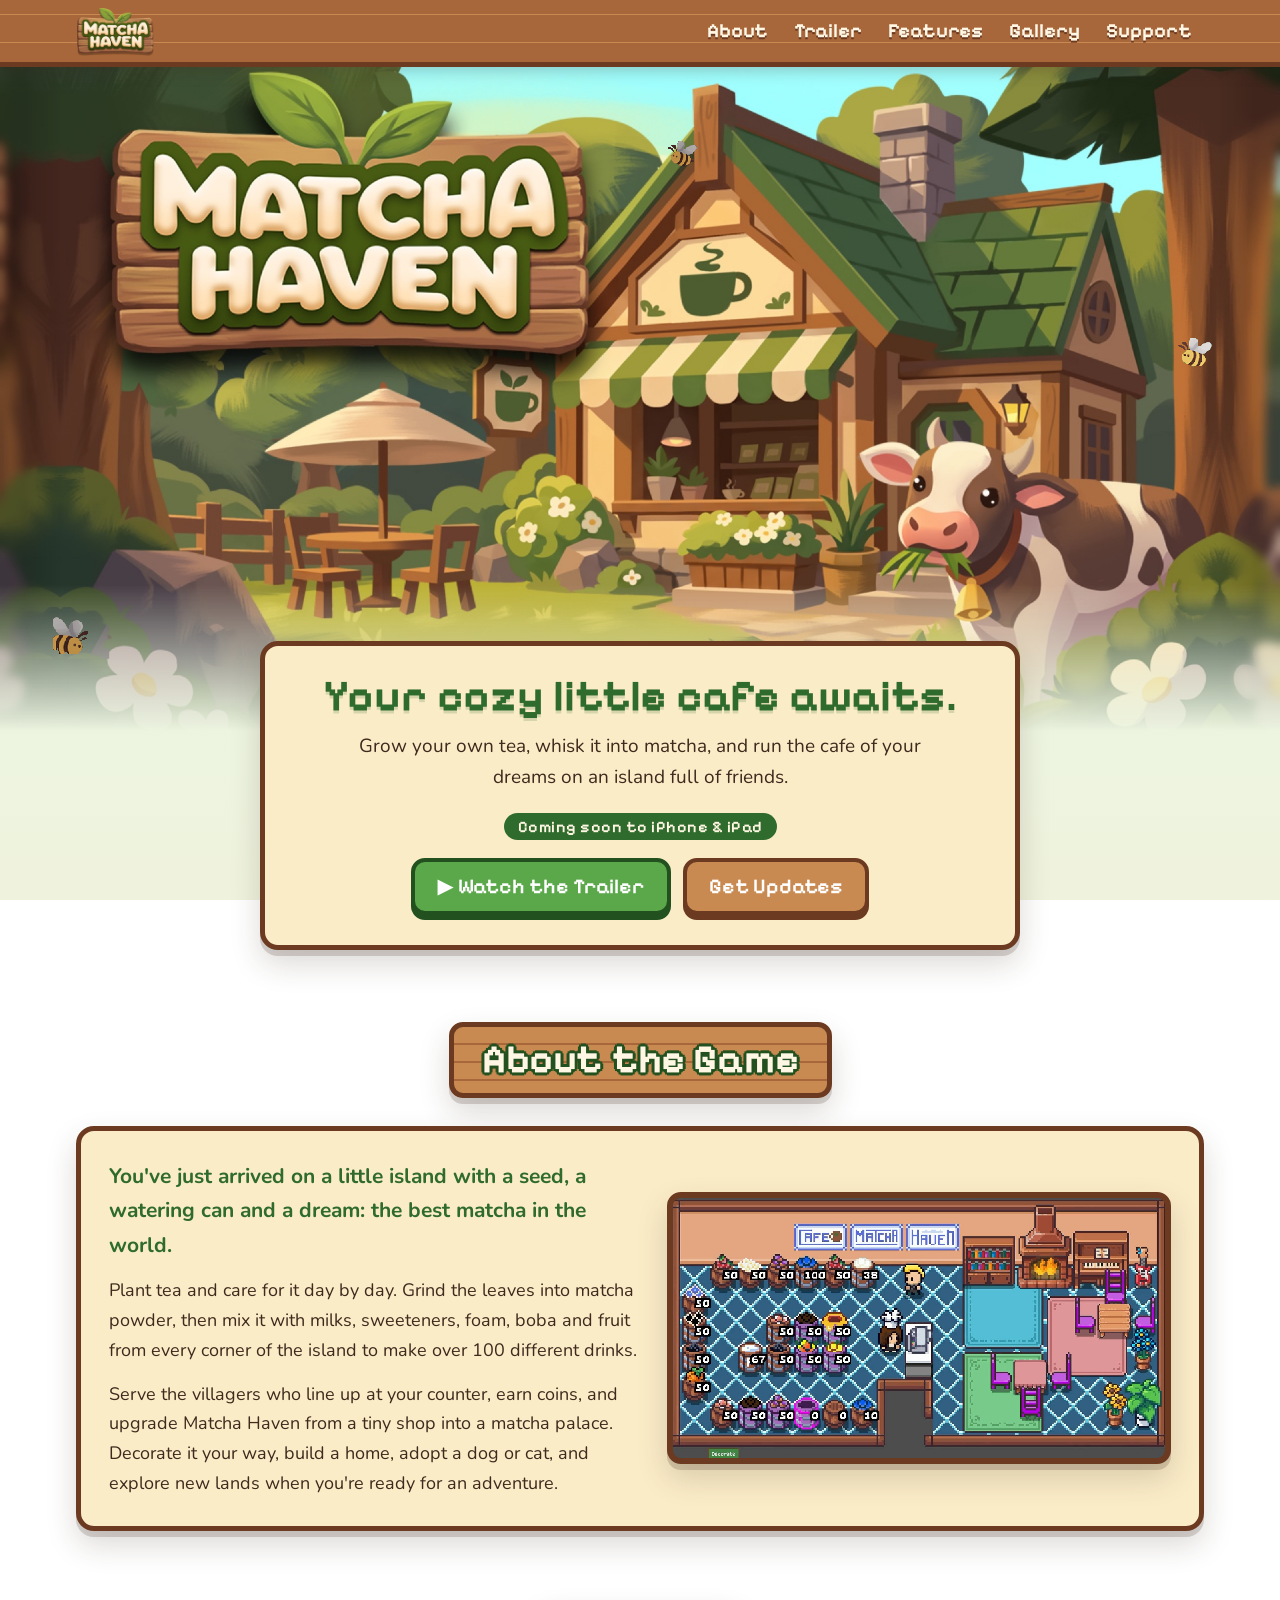
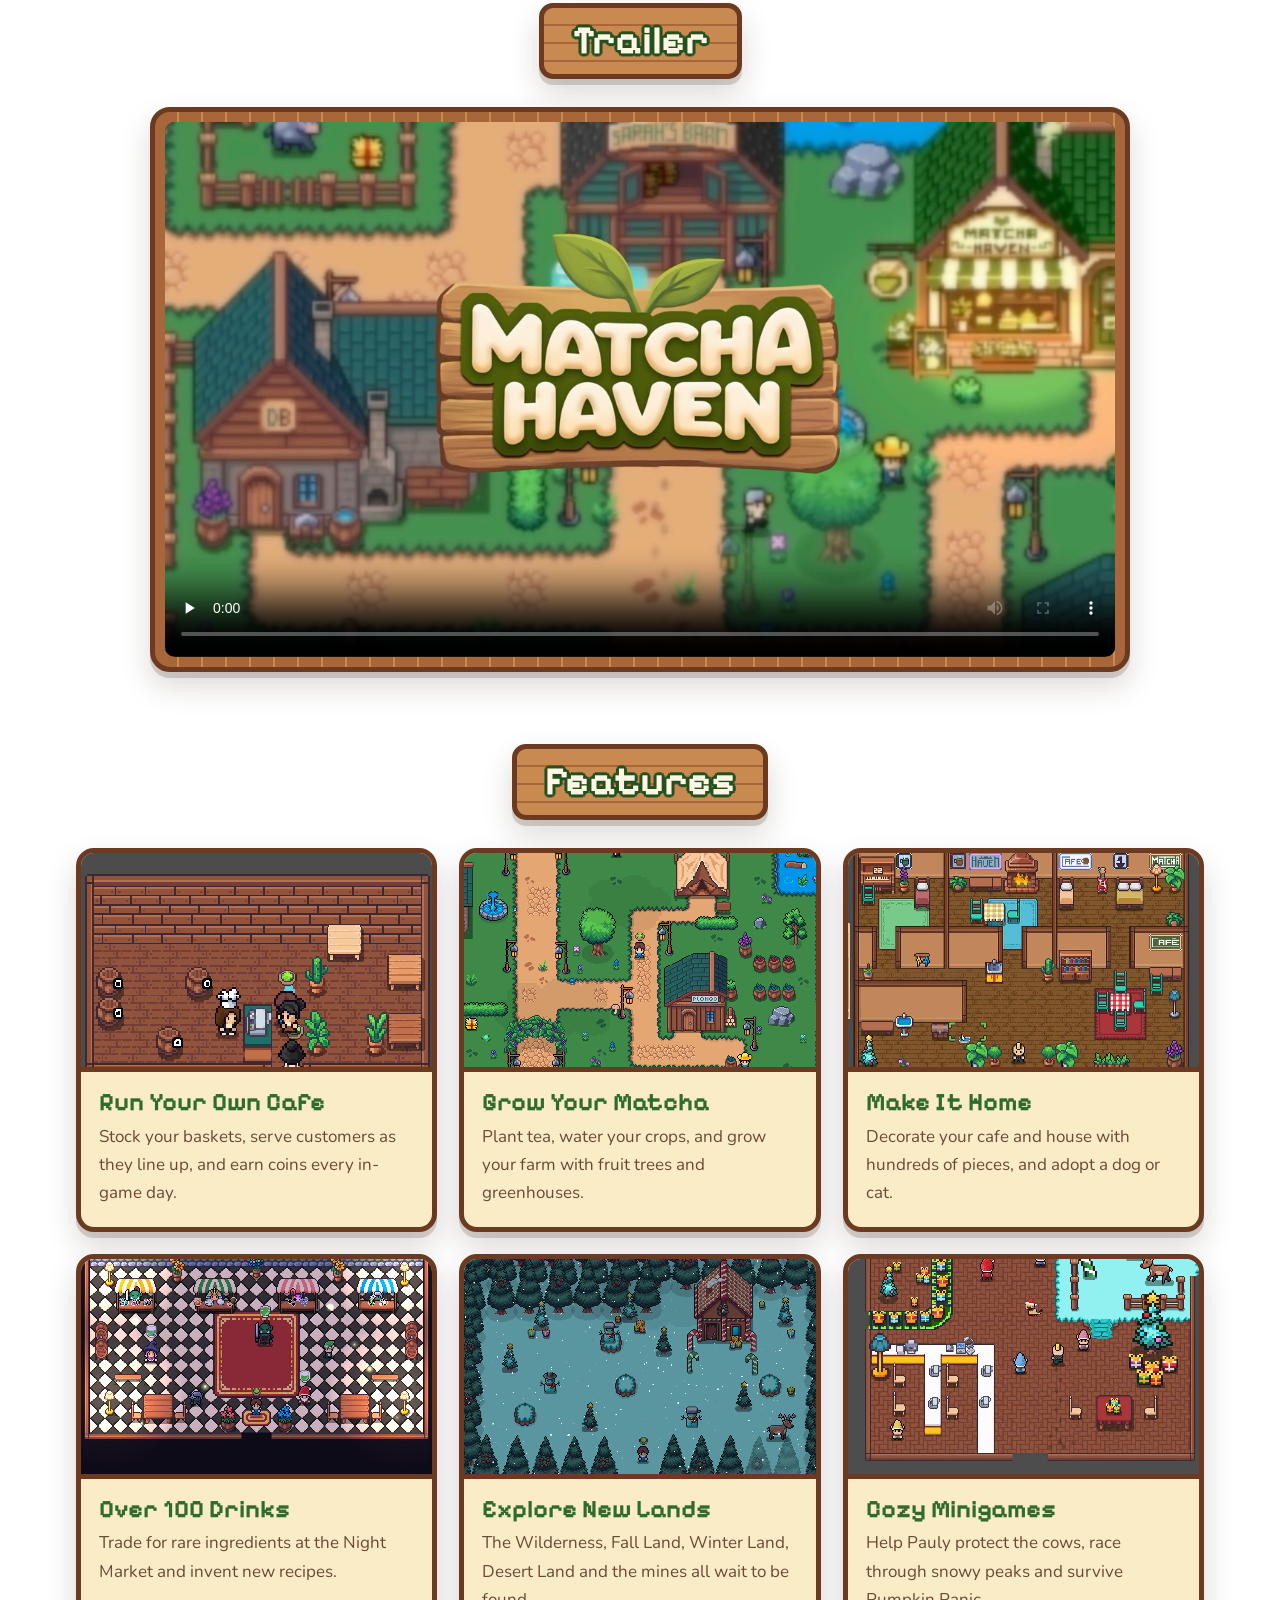
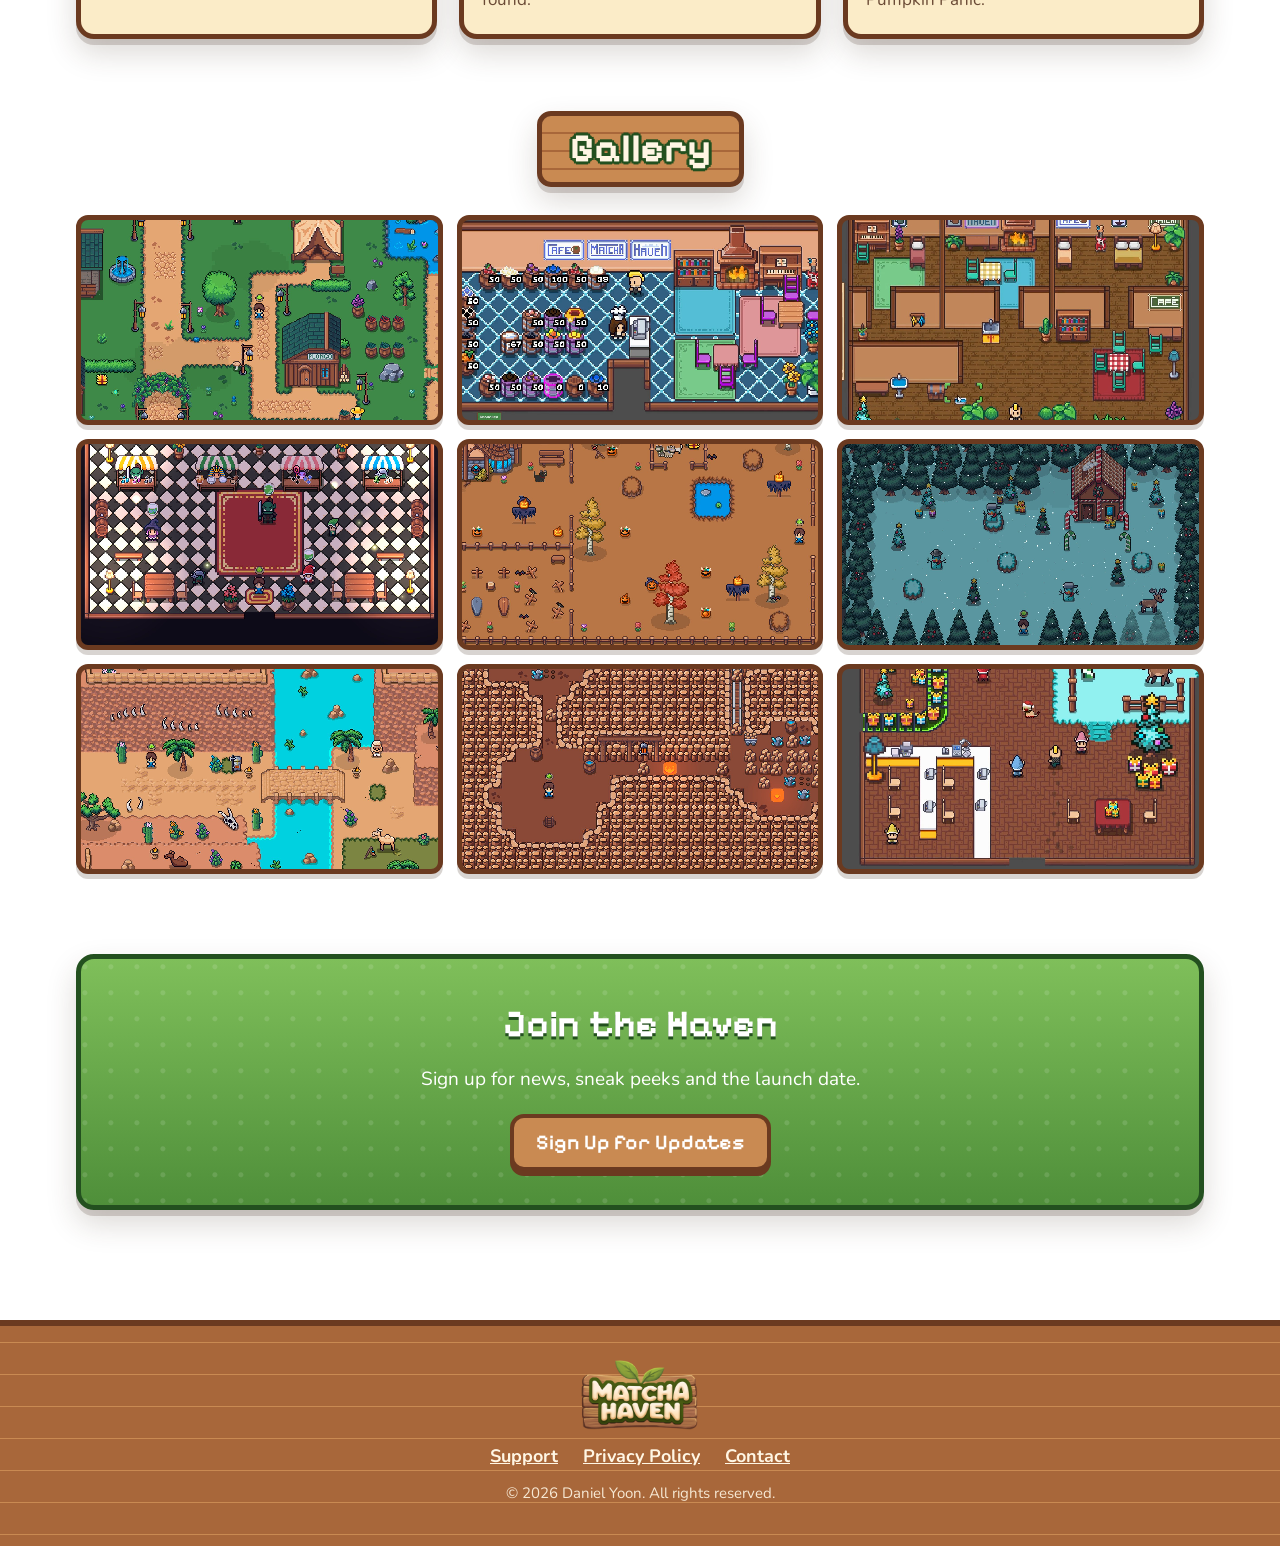
==== index.html @ aeab805c "New game website: title art banner, trailer, features, gallery, matching privacy and support pages C" ====
<!doctype html>
<html lang="en">
<head>
<meta charset="utf-8">
<meta name="viewport" content="width=device-width, initial-scale=1">
<title>Matcha Haven</title>
<meta name="description" content="Matcha Haven is a cozy farming and cafe game. Grow tea, whisk matcha, serve customers and turn a tiny shop into a matcha palace. Coming to iPhone and iPad.">
<meta property="og:title" content="Matcha Haven">
<meta property="og:description" content="Grow tea, whisk matcha and run your own cozy cafe on a little island.">
<meta property="og:image" content="https://help.matchahavengame.com/img/hero.jpg">
<meta name="theme-color" content="#a8673a">
<link rel="icon" href="img/icon.png">
<link rel="apple-touch-icon" href="img/icon.png">
<link rel="preconnect" href="https://fonts.googleapis.com">
<link rel="preconnect" href="https://fonts.gstatic.com" crossorigin>
<link href="https://fonts.googleapis.com/css2?family=Nunito:wght@400;700;800&family=Pixelify+Sans:wght@500;600;700&display=swap" rel="stylesheet">
<link rel="stylesheet" href="style.css">
</head>
<body>

<header class="topbar">
  <nav aria-label="Main">
    <a class="home" href="index.html"><img src="img/logo.png" alt="Matcha Haven"></a>
    <button class="menu-button" type="button" aria-expanded="false" aria-controls="links">Menu</button>
    <div class="links" id="links">
      <a class="link" href="index.html#about">About</a>
      <a class="link" href="index.html#trailer">Trailer</a>
      <a class="link" href="index.html#features">Features</a>
      <a class="link" href="index.html#gallery">Gallery</a>
      <a class="link" href="support.html">Support</a>
    </div>
  </nav>
</header>

<div class="hero">
  <img class="hero-art" src="img/hero.jpg" alt="Matcha Haven: a cozy matcha cafe in the woods, with a friendly cow out front">
  <img class="bee b1" src="img/bee1.png" alt="">
  <img class="bee b2" src="img/bee2.png" alt="">
  <img class="bee b3" src="img/bee3.png" alt="">
  <div class="hero-card">
    <h1 class="tagline">Your cozy little cafe awaits.</h1>
    <p>Grow your own tea, whisk it into matcha, and run the cafe of your dreams on an island full of friends.</p>
    <div class="platforms">Coming soon to iPhone &amp; iPad</div>
    <div class="buttons">
      <a class="btn" href="#trailer">&#9654; Watch the Trailer</a>
      <a class="btn wood" href="https://matchahavengame.com">Get Updates</a>
    </div>
  </div>
</div>

<main>

  <section id="about">
    <h2 class="sign">About the Game</h2>
    <div class="about parchment">
      <div>
        <p class="lead">You've just arrived on a little island with a seed, a watering can and a dream: the best matcha in the world.</p>
        <p>Plant tea and care for it day by day. Grind the leaves into matcha powder, then mix it with milks, sweeteners, foam, boba and fruit from every corner of the island to make over 100 different drinks.</p>
        <p>Serve the villagers who line up at your counter, earn coins, and upgrade Matcha Haven from a tiny shop into a matcha palace. Decorate it your way, build a home, adopt a dog or cat, and explore new lands when you're ready for an adventure.</p>
      </div>
      <div class="framed"><img src="img/gallery/cafe.jpg" alt="A decorated Matcha Haven cafe full of baskets and tables" loading="lazy"></div>
    </div>
  </section>

  <section id="trailer">
    <h2 class="sign">Trailer</h2>
    <div class="trailer-frame">
      <video controls preload="none" playsinline poster="img/trailer-poster.jpg">
        <source src="media/trailer.mp4" type="video/mp4">
        Your browser can't play this video. <a href="media/trailer.mp4">Download the trailer</a>.
      </video>
    </div>
  </section>

  <section id="features">
    <h2 class="sign">Features</h2>
    <div class="features">
      <article class="feature parchment">
        <img src="img/gallery/first-cafe.jpg" alt="Customers lining up at the counter" loading="lazy">
        <div class="body"><h3>Run Your Own Cafe</h3><p>Stock your baskets, serve customers as they line up, and earn coins every in-game day.</p></div>
      </article>
      <article class="feature parchment">
        <img src="img/gallery/village.jpg" alt="The village with paths, lanterns and shops" loading="lazy">
        <div class="body"><h3>Grow Your Matcha</h3><p>Plant tea, water your crops, and grow your farm with fruit trees and greenhouses.</p></div>
      </article>
      <article class="feature parchment">
        <img src="img/gallery/home.jpg" alt="A cozy furnished house" loading="lazy">
        <div class="body"><h3>Make It Home</h3><p>Decorate your cafe and house with hundreds of pieces, and adopt a dog or cat.</p></div>
      </article>
      <article class="feature parchment">
        <img src="img/gallery/night-market.jpg" alt="The Night Market with colorful stalls" loading="lazy">
        <div class="body"><h3>Over 100 Drinks</h3><p>Trade for rare ingredients at the Night Market and invent new recipes.</p></div>
      </article>
      <article class="feature parchment">
        <img src="img/gallery/winter.jpg" alt="Snowy Winter Land with a gingerbread house" loading="lazy">
        <div class="body"><h3>Explore New Lands</h3><p>The Wilderness, Fall Land, Winter Land, Desert Land and the mines all wait to be found.</p></div>
      </article>
      <article class="feature parchment">
        <img src="img/gallery/festival.jpg" alt="A festive winter cafe with villagers" loading="lazy">
        <div class="body"><h3>Cozy Minigames</h3><p>Help Pauly protect the cows, race through snowy peaks and survive Pumpkin Panic.</p></div>
      </article>
    </div>
  </section>

  <section id="gallery">
    <h2 class="sign">Gallery</h2>
    <div class="gallery">
      <button type="button" data-caption="The village"><img src="img/gallery/village.jpg" alt="The village" loading="lazy"></button>
      <button type="button" data-caption="Your cafe, all grown up"><img src="img/gallery/cafe.jpg" alt="Your cafe, all grown up" loading="lazy"></button>
      <button type="button" data-caption="A home of your own"><img src="img/gallery/home.jpg" alt="A home of your own" loading="lazy"></button>
      <button type="button" data-caption="The Night Market"><img src="img/gallery/night-market.jpg" alt="The Night Market" loading="lazy"></button>
      <button type="button" data-caption="Fall Land"><img src="img/gallery/fall.jpg" alt="Fall Land" loading="lazy"></button>
      <button type="button" data-caption="Winter Land"><img src="img/gallery/winter.jpg" alt="Winter Land" loading="lazy"></button>
      <button type="button" data-caption="Desert Land"><img src="img/gallery/desert.jpg" alt="Desert Land" loading="lazy"></button>
      <button type="button" data-caption="The mines"><img src="img/gallery/mine.jpg" alt="The mines" loading="lazy"></button>
      <button type="button" data-caption="A festive day in the village"><img src="img/gallery/festival.jpg" alt="A festive day in the village" loading="lazy"></button>
    </div>
  </section>

  <section class="band">
    <h2>Join the Haven</h2>
    <p>Sign up for news, sneak peeks and the launch date.</p>
    <a class="btn wood" href="https://matchahavengame.com">Sign Up for Updates</a>
  </section>

</main>

<dialog class="lightbox" aria-label="Screenshot">
  <img src="" alt="">
  <div class="controls">
    <button type="button" data-step="-1" aria-label="Previous screenshot">&#9664;</button>
    <span class="caption"></span>
    <button type="button" data-step="1" aria-label="Next screenshot">&#9654;</button>
    <button type="button" data-close aria-label="Close">&#10005;</button>
  </div>
</dialog>

<footer>
  <img src="img/logo.png" alt="Matcha Haven">
  <div>
    <a href="support.html">Support</a>
    <a href="privacy.html">Privacy Policy</a>
    <a href="https://matchahavengame.com">Contact</a>
  </div>
  <p>&copy; 2026 Daniel Yoon. All rights reserved.</p>
</footer>

<script src="site.js"></script>
</body>
</html>
---- style.css ----
/* Matcha Haven: website styles */

:root {
  --sky-top: #bfe6f2;
  --sky-low: #e9f6e4;
  --meadow: #7fbf5a;
  --meadow-dark: #4f8f3a;
  --leaf: #2f6b2c;
  --leaf-dark: #23501f;
  --cream: #fff6e4;
  --parchment: #fbecc8;
  --parchment-edge: #e7c98e;
  --wood: #a8673a;
  --wood-light: #c98a52;
  --wood-dark: #6b3a20;
  --ink: #3f2a1d;
  --ink-soft: #6a4a35;
  --link: #2f6b2c;
  --shadow: 0 6px 0 rgba(63, 42, 29, 0.18), 0 14px 30px rgba(63, 42, 29, 0.18);
  --radius: 18px;
}

* { box-sizing: border-box; }

html { scroll-behavior: smooth; }

body {
  margin: 0;
  color: var(--ink);
  font: 18px/1.65 "Nunito", -apple-system, BlinkMacSystemFont, "Segoe UI", sans-serif;
  background:
    linear-gradient(180deg, var(--sky-top) 0, var(--sky-low) 520px, #f4f0d8 1200px, #efe6c8 100%);
  background-attachment: fixed;
  min-height: 100vh;
  overflow-x: hidden;
}

img { max-width: 100%; display: block; }

a { color: var(--link); font-weight: 700; }

.pixel, h1, h2, h3 { font-family: "Pixelify Sans", system-ui, sans-serif; }

/* ---------- top bar ---------- */

.topbar {
  position: sticky;
  top: 0;
  z-index: 50;
  background:
    repeating-linear-gradient(180deg, var(--wood) 0 14px, var(--wood-light) 14px 15px, var(--wood) 15px 28px);
  border-bottom: 5px solid var(--wood-dark);
  box-shadow: 0 4px 14px rgba(63, 42, 29, 0.25);
}

.topbar nav {
  max-width: 1160px;
  margin: 0 auto;
  padding: 8px 16px;
  display: flex;
  align-items: center;
  gap: 6px;
}

.topbar .home { margin-right: auto; display: flex; align-items: center; }
.topbar .home img { height: 46px; width: auto; filter: drop-shadow(0 2px 0 rgba(0,0,0,.25)); }

.topbar a.link {
  color: var(--cream);
  text-decoration: none;
  font-family: "Pixelify Sans", system-ui, sans-serif;
  font-size: 20px;
  padding: 6px 12px;
  border-radius: 10px;
  text-shadow: 0 2px 0 var(--wood-dark);
}

.topbar a.link:hover, .topbar a.link:focus-visible { background: rgba(255, 246, 228, 0.18); }

.menu-button {
  display: none;
  background: var(--cream);
  color: var(--wood-dark);
  border: 3px solid var(--wood-dark);
  border-radius: 10px;
  font: 600 18px "Pixelify Sans", system-ui, sans-serif;
  padding: 4px 12px;
  cursor: pointer;
}

/* ---------- hero ---------- */

.hero {
  position: relative;
  max-width: 1400px;
  margin: 0 auto;
}

.hero-art {
  width: 100%;
  aspect-ratio: 1360 / 706;
  object-fit: cover;
  -webkit-mask-image: linear-gradient(180deg, #000 78%, transparent 100%);
          mask-image: linear-gradient(180deg, #000 78%, transparent 100%);
}

.hero-card {
  position: relative;
  max-width: 760px;
  margin: -90px auto 0;
  padding: 26px 30px 30px;
  text-align: center;
  background: var(--parchment);
  border: 5px solid var(--wood-dark);
  border-radius: var(--radius);
  box-shadow: var(--shadow);
}

.tagline {
  font-family: "Pixelify Sans", system-ui, sans-serif;
  font-size: clamp(30px, 5vw, 44px);
  line-height: 1.1;
  margin: 0 0 10px;
  color: var(--leaf);
  text-shadow: 0 3px 0 rgba(47, 107, 44, 0.18);
}

.hero-card p { margin: 0 auto 18px; max-width: 600px; font-size: 19px; }

.platforms {
  display: inline-block;
  margin-bottom: 18px;
  padding: 4px 14px;
  border-radius: 999px;
  background: var(--leaf);
  color: var(--cream);
  font: 600 16px "Pixelify Sans", system-ui, sans-serif;
  letter-spacing: 0.5px;
}

.buttons { display: flex; flex-wrap: wrap; gap: 12px; justify-content: center; }

.btn {
  display: inline-flex;
  align-items: center;
  gap: 8px;
  padding: 12px 22px;
  font: 600 21px "Pixelify Sans", system-ui, sans-serif;
  text-decoration: none;
  border-radius: 14px;
  border: 4px solid var(--leaf-dark);
  background: #5aa84a;
  color: #fff;
  box-shadow: 0 5px 0 var(--leaf-dark);
  transition: transform .08s ease, box-shadow .08s ease;
}

.btn:hover { transform: translateY(-2px); box-shadow: 0 7px 0 var(--leaf-dark); }
.btn:active { transform: translateY(3px); box-shadow: 0 2px 0 var(--leaf-dark); }

.btn.wood { background: var(--wood-light); border-color: var(--wood-dark); box-shadow: 0 5px 0 var(--wood-dark); }
.btn.wood:hover { box-shadow: 0 7px 0 var(--wood-dark); }

/* ---------- sections ---------- */

main { max-width: 1160px; margin: 0 auto; padding: 0 16px 40px; }

section { margin-top: 72px; scroll-margin-top: 90px; }

/* A wooden sign, like the logo's. */
.sign {
  display: table;
  margin: 0 auto 28px;
  padding: 10px 28px 12px;
  font-family: "Pixelify Sans", system-ui, sans-serif;
  font-size: clamp(28px, 4.4vw, 40px);
  line-height: 1.1;
  color: var(--cream);
  text-align: center;
  background:
    repeating-linear-gradient(180deg, var(--wood-light) 0 16px, var(--wood) 16px 18px);
  border: 5px solid var(--wood-dark);
  border-radius: 14px;
  box-shadow: var(--shadow);
  text-shadow:
    -3px 0 var(--leaf-dark), 3px 0 var(--leaf-dark), 0 -3px var(--leaf-dark), 0 3px var(--leaf-dark),
    -2px -2px var(--leaf-dark), 2px 2px var(--leaf-dark), -2px 2px var(--leaf-dark), 2px -2px var(--leaf-dark);
}

.parchment {
  background: var(--parchment);
  border: 5px solid var(--wood-dark);
  border-radius: var(--radius);
  box-shadow: var(--shadow);
}

.about {
  display: grid;
  grid-template-columns: 1.05fr 1fr;
  gap: 28px;
  align-items: center;
  padding: 28px;
}

.about p { margin: 0 0 14px; }
.about p:last-child { margin-bottom: 0; }
.about .lead { font-size: 21px; font-weight: 700; color: var(--leaf); }

.framed {
  border: 6px solid var(--wood-dark);
  border-radius: 14px;
  overflow: hidden;
  background: var(--wood-dark);
  box-shadow: var(--shadow);
}

.framed img { width: 100%; image-rendering: pixelated; }

/* ---------- trailer ---------- */

.trailer-frame {
  max-width: 980px;
  margin: 0 auto;
  padding: 10px;
  background:
    repeating-linear-gradient(90deg, var(--wood) 0 22px, var(--wood-light) 22px 24px);
  border: 5px solid var(--wood-dark);
  border-radius: 20px;
  box-shadow: var(--shadow);
}

.trailer-frame video {
  display: block;
  width: 100%;
  aspect-ratio: 16 / 9;
  border-radius: 10px;
  background: #1d140e;
}

/* ---------- features ---------- */

.features {
  display: grid;
  grid-template-columns: repeat(3, 1fr);
  gap: 22px;
}

.feature {
  overflow: hidden;
  display: flex;
  flex-direction: column;
}

.feature img {
  width: 100%;
  aspect-ratio: 16 / 10;
  object-fit: cover;
  image-rendering: pixelated;
  border-bottom: 5px solid var(--wood-dark);
}

.feature .body { padding: 16px 18px 20px; }
.feature h3 { margin: 0 0 6px; font-size: 25px; color: var(--leaf); line-height: 1.15; }
.feature p { margin: 0; font-size: 17px; color: var(--ink-soft); }

/* ---------- gallery ---------- */

.gallery {
  display: grid;
  grid-template-columns: repeat(3, 1fr);
  gap: 14px;
}

.gallery button {
  padding: 0;
  border: 5px solid var(--wood-dark);
  border-radius: 12px;
  overflow: hidden;
  cursor: zoom-in;
  background: var(--wood-dark);
  box-shadow: 0 5px 0 rgba(63, 42, 29, 0.2);
  transition: transform .12s ease;
}

.gallery button:hover, .gallery button:focus-visible { transform: translateY(-3px) rotate(-0.4deg); }

.gallery img {
  width: 100%;
  aspect-ratio: 16 / 9;
  object-fit: cover;
  image-rendering: pixelated;
}

.lightbox {
  border: 0;
  padding: 0;
  background: transparent;
  max-width: min(1200px, 94vw);
  width: 100%;
}

.lightbox::backdrop { background: rgba(28, 20, 14, 0.82); }

.lightbox img {
  width: 100%;
  max-height: calc(100vh - 110px);
  object-fit: contain;
  border: 6px solid var(--wood-dark);
  border-radius: 14px;
  image-rendering: pixelated;
  background: var(--wood-dark);
}

.lightbox .controls {
  display: flex;
  justify-content: space-between;
  align-items: center;
  margin-top: 12px;
  gap: 10px;
}

.lightbox .caption {
  color: var(--cream);
  font: 600 20px "Pixelify Sans", system-ui, sans-serif;
  text-align: center;
  flex: 1;
}

.lightbox button {
  font: 600 20px "Pixelify Sans", system-ui, sans-serif;
  background: var(--cream);
  color: var(--wood-dark);
  border: 4px solid var(--wood-dark);
  border-radius: 12px;
  padding: 6px 16px;
  cursor: pointer;
}

/* ---------- newsletter band ---------- */

.band {
  margin-top: 80px;
  padding: 34px 24px;
  text-align: center;
  background:
    radial-gradient(circle at 15% 30%, rgba(255,255,255,.12) 0 2px, transparent 3px) 0 0 / 26px 26px,
    linear-gradient(180deg, var(--meadow), var(--meadow-dark));
  border: 5px solid var(--leaf-dark);
  border-radius: var(--radius);
  box-shadow: var(--shadow);
  color: #fff;
}

.band h2 {
  margin: 0 0 8px;
  font-size: clamp(28px, 4vw, 38px);
  text-shadow: 0 3px 0 var(--leaf-dark);
}

.band p { margin: 0 auto 18px; max-width: 560px; font-size: 19px; }

/* ---------- plain pages (privacy, support) ---------- */

.page {
  max-width: 820px;
  margin: 40px auto 0;
  padding: 30px 34px 34px;
}

.page h1 {
  margin: 0 0 4px;
  font-size: clamp(34px, 5vw, 46px);
  color: var(--leaf);
  line-height: 1.1;
}

.page h2 { margin: 30px 0 6px; font-size: 26px; color: var(--wood-dark); }
.page h3 { margin: 22px 0 4px; font-size: 21px; color: var(--leaf); }
.page p { margin: 0 0 12px; }
.page .updated { color: var(--ink-soft); font-style: italic; }

.note {
  background: #e6f2d6;
  border: 3px solid #9cc47f;
  border-radius: 12px;
  padding: 12px 16px;
  margin: 14px 0;
}

/* ---------- footer ---------- */

footer {
  margin-top: 70px;
  padding: 34px 16px 40px;
  text-align: center;
  color: var(--cream);
  background:
    repeating-linear-gradient(180deg, var(--wood) 0 16px, var(--wood-light) 16px 17px, var(--wood) 17px 32px);
  border-top: 6px solid var(--wood-dark);
}

footer img { height: 70px; width: auto; margin: 0 auto 12px; }
footer a { color: var(--cream); margin: 0 10px; }
footer p { margin: 10px 0 0; font-size: 15px; opacity: .9; }

/* ---------- bees ---------- */

.bee {
  position: absolute;
  width: 40px;
  pointer-events: none;
  image-rendering: pixelated;
  animation: buzz 7s ease-in-out infinite;
  z-index: 2;
}

.bee.b1 { left: 4%; top: 62%; animation-duration: 6.5s; }
.bee.b2 { left: 52%; top: 8%; width: 34px; animation-duration: 8s; animation-delay: -2s; }
.bee.b3 { right: 5%; top: 30%; animation-duration: 7.5s; animation-delay: -4s; }

@keyframes buzz {
  0%, 100% { transform: translate(0, 0) rotate(-4deg); }
  25% { transform: translate(18px, -14px) rotate(4deg); }
  50% { transform: translate(36px, 4px) rotate(-2deg); }
  75% { transform: translate(14px, 12px) rotate(3deg); }
}

@media (prefers-reduced-motion: reduce) {
  .bee { animation: none; }
  html { scroll-behavior: auto; }
}

/* ---------- smaller screens ---------- */

@media (max-width: 900px) {
  .features, .gallery { grid-template-columns: repeat(2, 1fr); }
  .about { grid-template-columns: 1fr; }
}

@media (max-width: 640px) {
  body { font-size: 17px; }
  .menu-button { display: block; }
  .topbar nav { flex-wrap: wrap; }
  .topbar .links { display: none; width: 100%; flex-direction: column; padding: 6px 0 4px; }
  .topbar.open .links { display: flex; }
  .topbar .home img { height: 38px; }
  .hero-card { margin: -40px 16px 0; padding: 20px 18px 22px; }
  .features, .gallery { grid-template-columns: 1fr; }
  .about { padding: 18px; }
  .page { padding: 22px 18px 24px; margin-top: 24px; }
  .bee { width: 30px; }
  .bee.b2 { display: none; }
}

@media (min-width: 641px) {
  .topbar .links { display: flex; gap: 2px; }
}
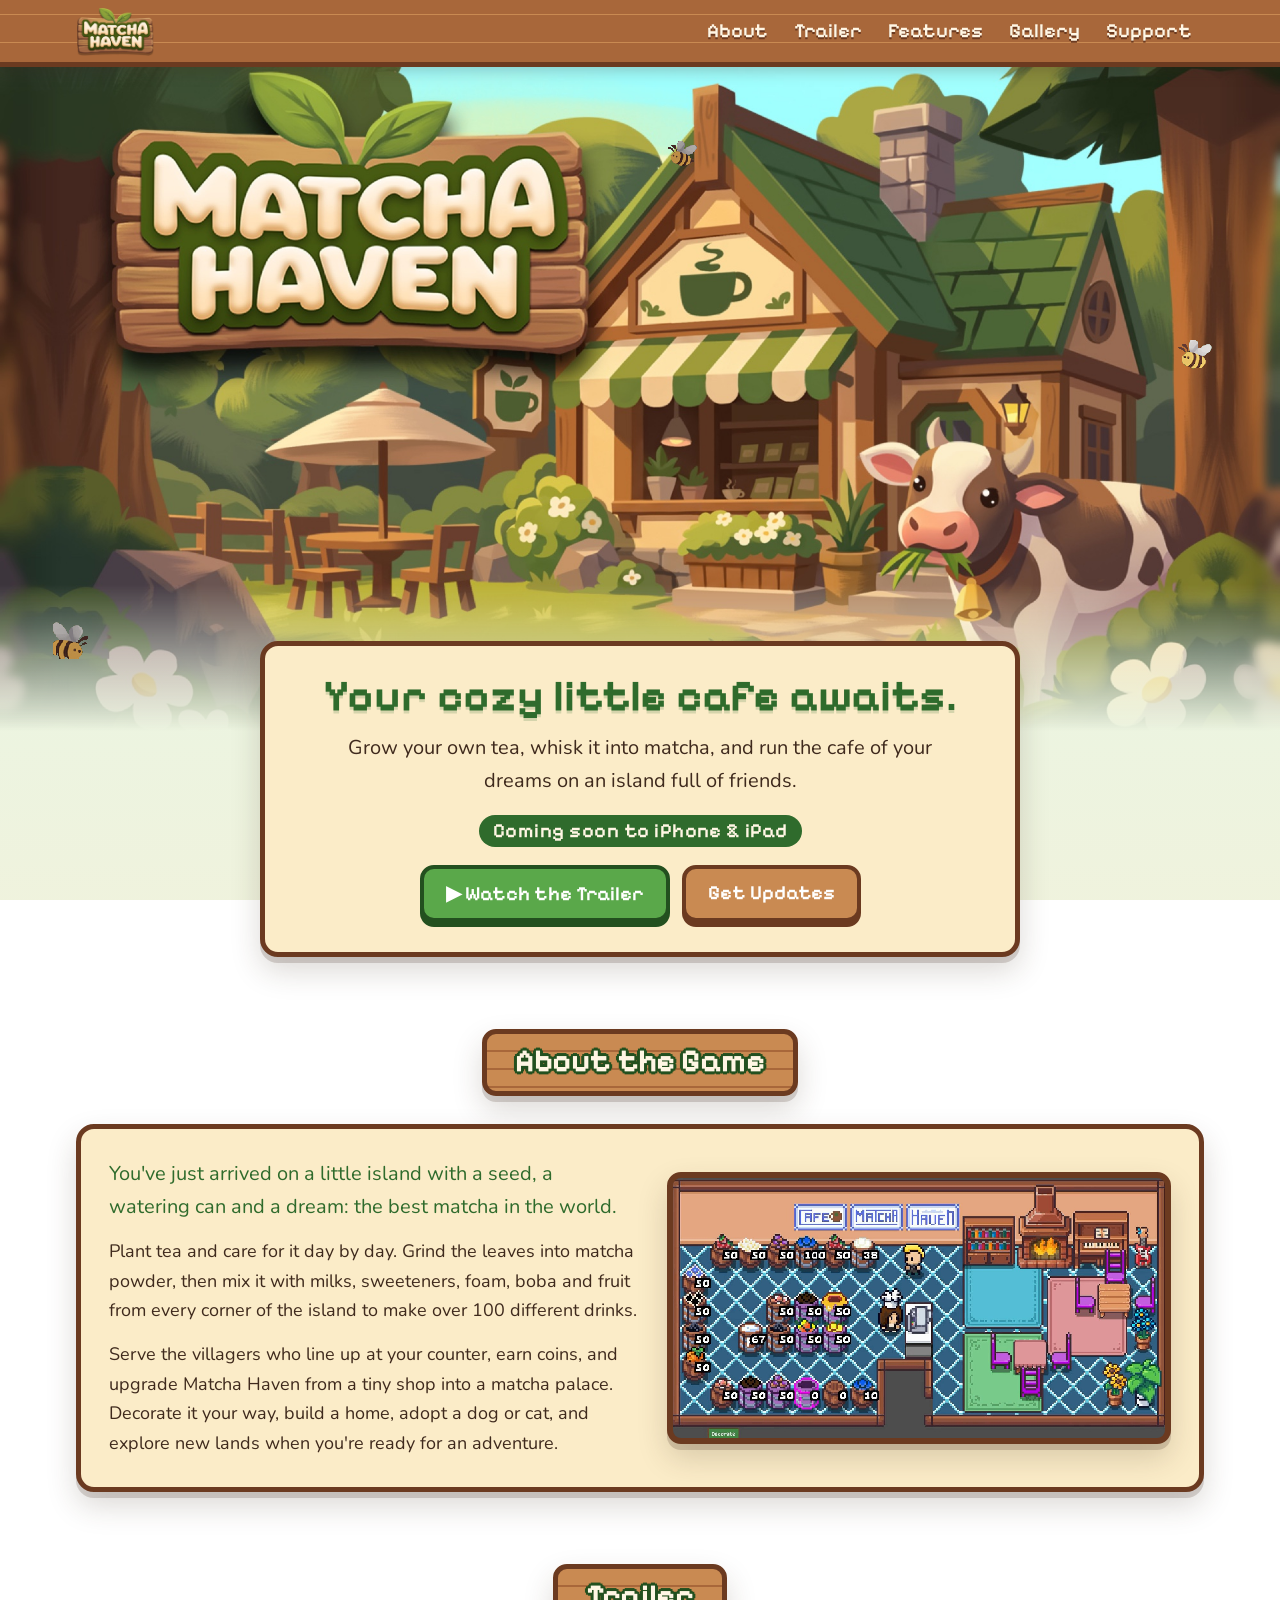
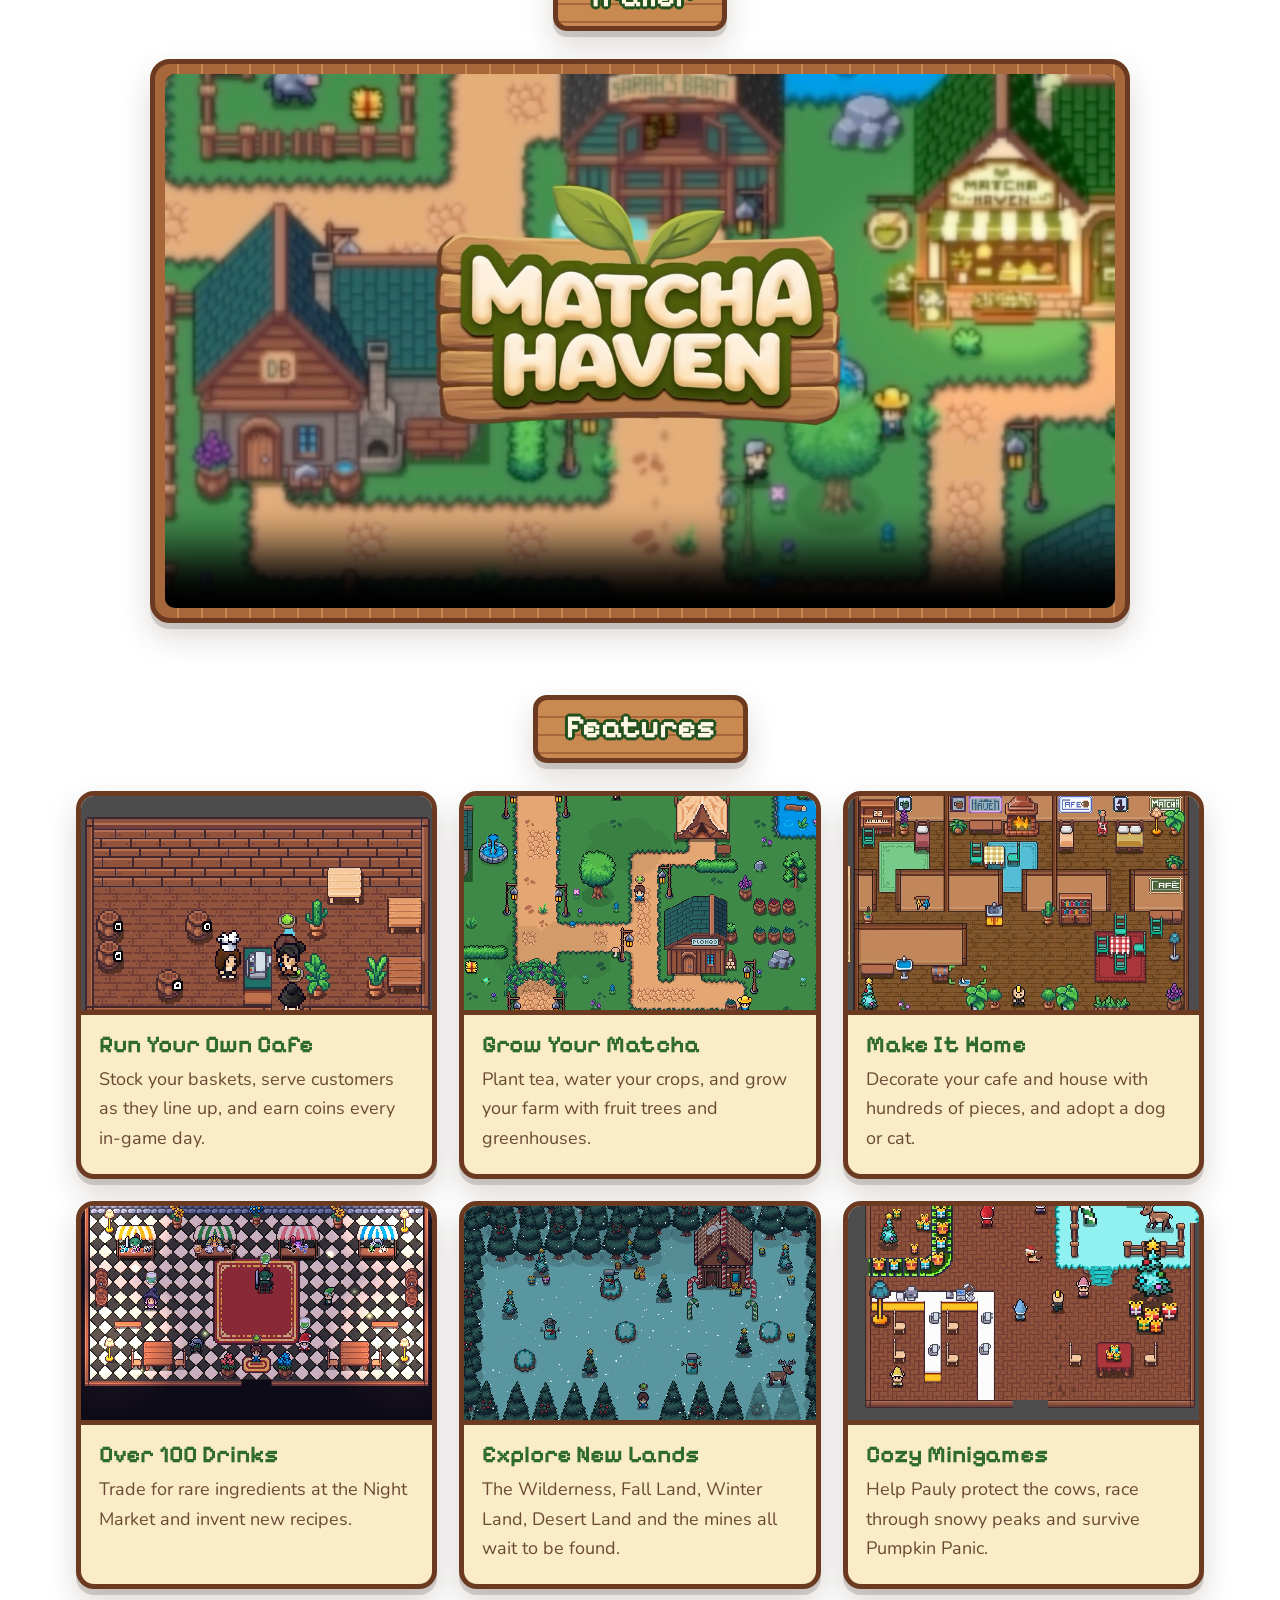
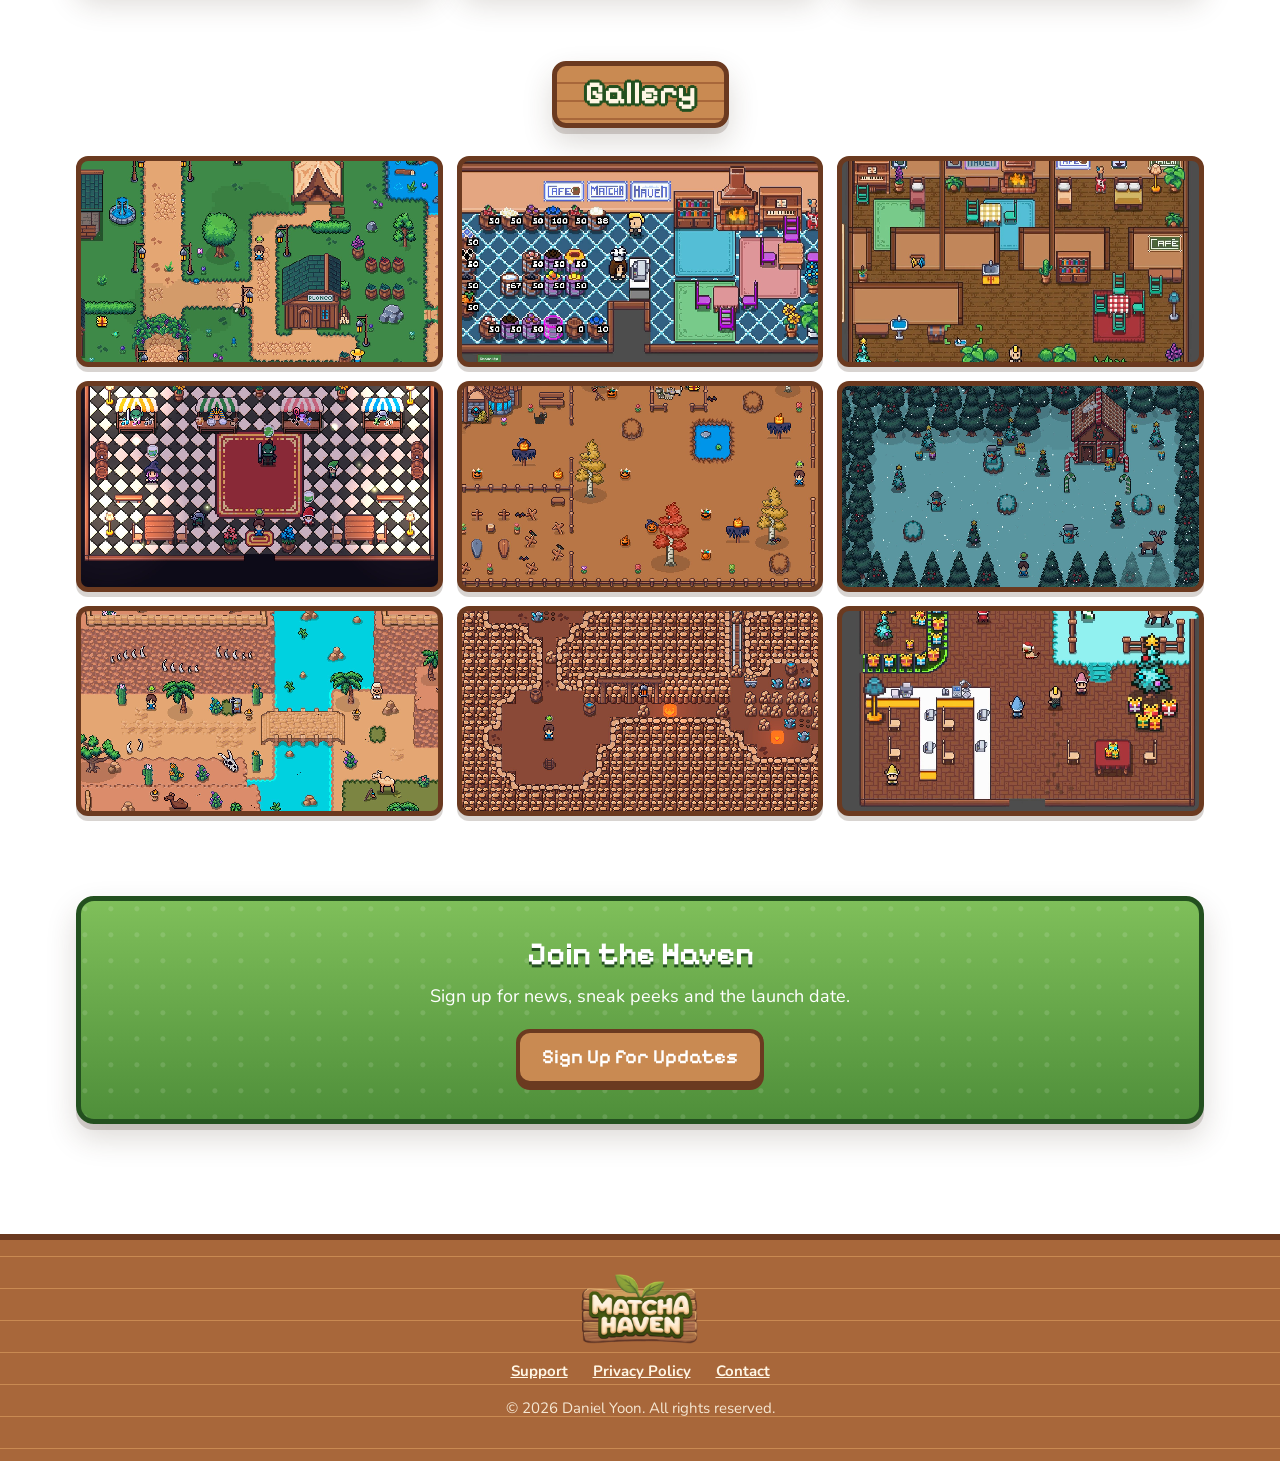
==== commit 855d6d3d: "Add contact form, consistent typography, cleaner phone menu - contact.html: styled form that forward" ====
--- a/index.html
+++ b/index.html
@@ -15,13 +15,14 @@
 <link rel="preconnect" href="https://fonts.gstatic.com" crossorigin>
 <link href="https://fonts.googleapis.com/css2?family=Nunito:wght@400;700;800&family=Pixelify+Sans:wght@500;600;700&display=swap" rel="stylesheet">
 <link rel="stylesheet" href="style.css">
+<link rel="stylesheet" href="typography.css">
 </head>
 <body>
 
 <header class="topbar">
   <nav aria-label="Main">
     <a class="home" href="index.html"><img src="img/logo.png" alt="Matcha Haven"></a>
-    <button class="menu-button" type="button" aria-expanded="false" aria-controls="links">Menu</button>
+    <button class="menu-button" type="button" aria-expanded="false" aria-controls="links" aria-label="Open menu"><span></span><span></span><span></span></button>
     <div class="links" id="links">
       <a class="link" href="index.html#about">About</a>
       <a class="link" href="index.html#trailer">Trailer</a>
@@ -120,7 +121,7 @@
   <section class="band">
     <h2>Join the Haven</h2>
     <p>Sign up for news, sneak peeks and the launch date.</p>
-    <a class="btn wood" href="https://matchahavengame.com">Sign Up for Updates</a>
+    <a class="btn wood" href="contact.html">Sign Up for Updates</a>
   </section>
 
 </main>
@@ -140,7 +141,7 @@
   <div>
     <a href="support.html">Support</a>
     <a href="privacy.html">Privacy Policy</a>
-    <a href="https://matchahavengame.com">Contact</a>
+    <a href="contact.html">Contact</a>
   </div>
   <p>&copy; 2026 Daniel Yoon. All rights reserved.</p>
 </footer>
--- a/style.css
+++ b/style.css
@@ -79,14 +79,34 @@
 
 .menu-button {
   display: none;
+  position: relative;
+  flex: none;
+  width: 46px;
+  height: 46px;
+  padding: 0;
   background: var(--cream);
-  color: var(--wood-dark);
   border: 3px solid var(--wood-dark);
-  border-radius: 10px;
-  font: 600 18px "Pixelify Sans", system-ui, sans-serif;
-  padding: 4px 12px;
+  border-radius: 12px;
+  box-shadow: 0 3px 0 var(--wood-dark);
   cursor: pointer;
 }
+.menu-button:active { transform: translateY(2px); box-shadow: 0 1px 0 var(--wood-dark); }
+.menu-button:focus-visible { outline: 3px solid var(--cream); outline-offset: 2px; }
+.menu-button span {
+  position: absolute;
+  left: 10px;
+  right: 10px;
+  height: 4px;
+  border-radius: 2px;
+  background: var(--wood-dark);
+  transition: transform .2s ease, opacity .15s ease, top .2s ease;
+}
+.menu-button span:nth-child(1) { top: 10px; }
+.menu-button span:nth-child(2) { top: 18px; }
+.menu-button span:nth-child(3) { top: 26px; }
+.topbar.open .menu-button span:nth-child(1) { top: 18px; transform: rotate(45deg); }
+.topbar.open .menu-button span:nth-child(2) { opacity: 0; }
+.topbar.open .menu-button span:nth-child(3) { top: 18px; transform: rotate(-45deg); }
 
 /* ---------- hero ---------- */
 
@@ -440,9 +460,27 @@
 @media (max-width: 640px) {
   body { font-size: 17px; }
   .menu-button { display: block; }
-  .topbar nav { flex-wrap: wrap; }
-  .topbar .links { display: none; width: 100%; flex-direction: column; padding: 6px 0 4px; }
+  .topbar nav { position: relative; }
+  .topbar .links {
+    display: none;
+    position: absolute;
+    top: calc(100% + 5px);
+    left: 0;
+    right: 0;
+    flex-direction: column;
+    padding: 6px 16px 12px;
+    background: var(--wood);
+    border-bottom: 5px solid var(--wood-dark);
+    box-shadow: 0 12px 24px rgba(63, 42, 29, 0.3);
+  }
   .topbar.open .links { display: flex; }
+  .topbar .links a.link {
+    padding: 14px 8px;
+    border-radius: 0;
+    border-bottom: 2px solid rgba(255, 246, 228, 0.18);
+  }
+  .topbar .links a.link:last-child { border-bottom: none; }
+  .topbar .links a.link:hover, .topbar .links a.link:focus-visible { background: rgba(255, 246, 228, 0.12); border-radius: 10px; }
   .topbar .home img { height: 38px; }
   .hero-card { margin: -40px 16px 0; padding: 20px 18px 22px; }
   .features, .gallery { grid-template-columns: 1fr; }
--- a/typography.css
+++ b/typography.css
@@ -0,0 +1,84 @@
+/* Matcha Haven: consistent typography
+   Link this AFTER style.css on every page:
+   <link rel="stylesheet" href="typography.css">
+   Rule of thumb: Pixelify Sans = headings + buttons/nav only. Nunito = everything you read. */
+
+:root {
+  --font-pixel: "Pixelify Sans", "Nunito", sans-serif;
+  --font-body: "Nunito", -apple-system, BlinkMacSystemFont, "Segoe UI", sans-serif;
+
+  /* one type scale, used everywhere */
+  --text-sm: 15px;
+  --text-base: 18px;
+  --text-lg: 20px;
+  --h3: 24px;
+  --h2: 32px;
+  --h1: 44px;
+}
+
+body {
+  font-family: var(--font-body);
+  font-size: var(--text-base);
+  line-height: 1.65;
+}
+
+/* Headings: pixel font, same weight, clear size steps */
+h1, h2, h3 {
+  font-family: var(--font-pixel);
+  font-weight: 700;
+  line-height: 1.2;
+  letter-spacing: 0;
+  text-transform: none;
+}
+h1 { font-size: clamp(32px, 6vw, var(--h1)); }
+h2 { font-size: clamp(26px, 4.5vw, var(--h2)); }
+h3 { font-size: var(--h3); }
+
+/* All readable text: same font, size and weight */
+p, li, td, th, label, input, select, textarea {
+  font-family: var(--font-body);
+  font-size: var(--text-base);
+  font-weight: 400;
+}
+
+/* The one lead/intro paragraph per section: slightly larger, not bold */
+section > h2 + p,
+.hero p:first-of-type {
+  font-size: var(--text-lg);
+  font-weight: 400;
+}
+
+/* Buttons and main nav: pixel font, one size, one weight */
+.btn, button, .topbar .link, .menu-button {
+  font-family: var(--font-pixel);
+  font-size: var(--text-lg);
+  font-weight: 600;
+  letter-spacing: 0;
+}
+
+/* Inline links inside text inherit the text around them */
+p a, li a {
+  font-family: inherit;
+  font-size: inherit;
+  font-weight: 700;
+}
+
+/* Overrides for one-off sizes in style.css */
+.tagline { font-size: clamp(32px, 6vw, var(--h1)); }
+.sign, .band h2 { font-size: clamp(26px, 4.5vw, var(--h2)); }
+.feature h3 { font-size: var(--h3); }
+.hero-card p, .feature p, .band p { font-size: var(--text-base); font-weight: 400; }
+.about .lead { font-size: var(--text-lg); font-weight: 400; }
+.btn, .menu-button, .lightbox button, .lightbox .caption, .platforms {
+  font-family: var(--font-pixel);
+  font-size: var(--text-lg);
+  font-weight: 600;
+}
+.topbar a.link { font-size: var(--text-lg); font-weight: 600; }
+
+/* Footer */
+footer a, footer p {
+  font-family: var(--font-body);
+  font-size: var(--text-sm);
+}
+footer a { font-weight: 700; }
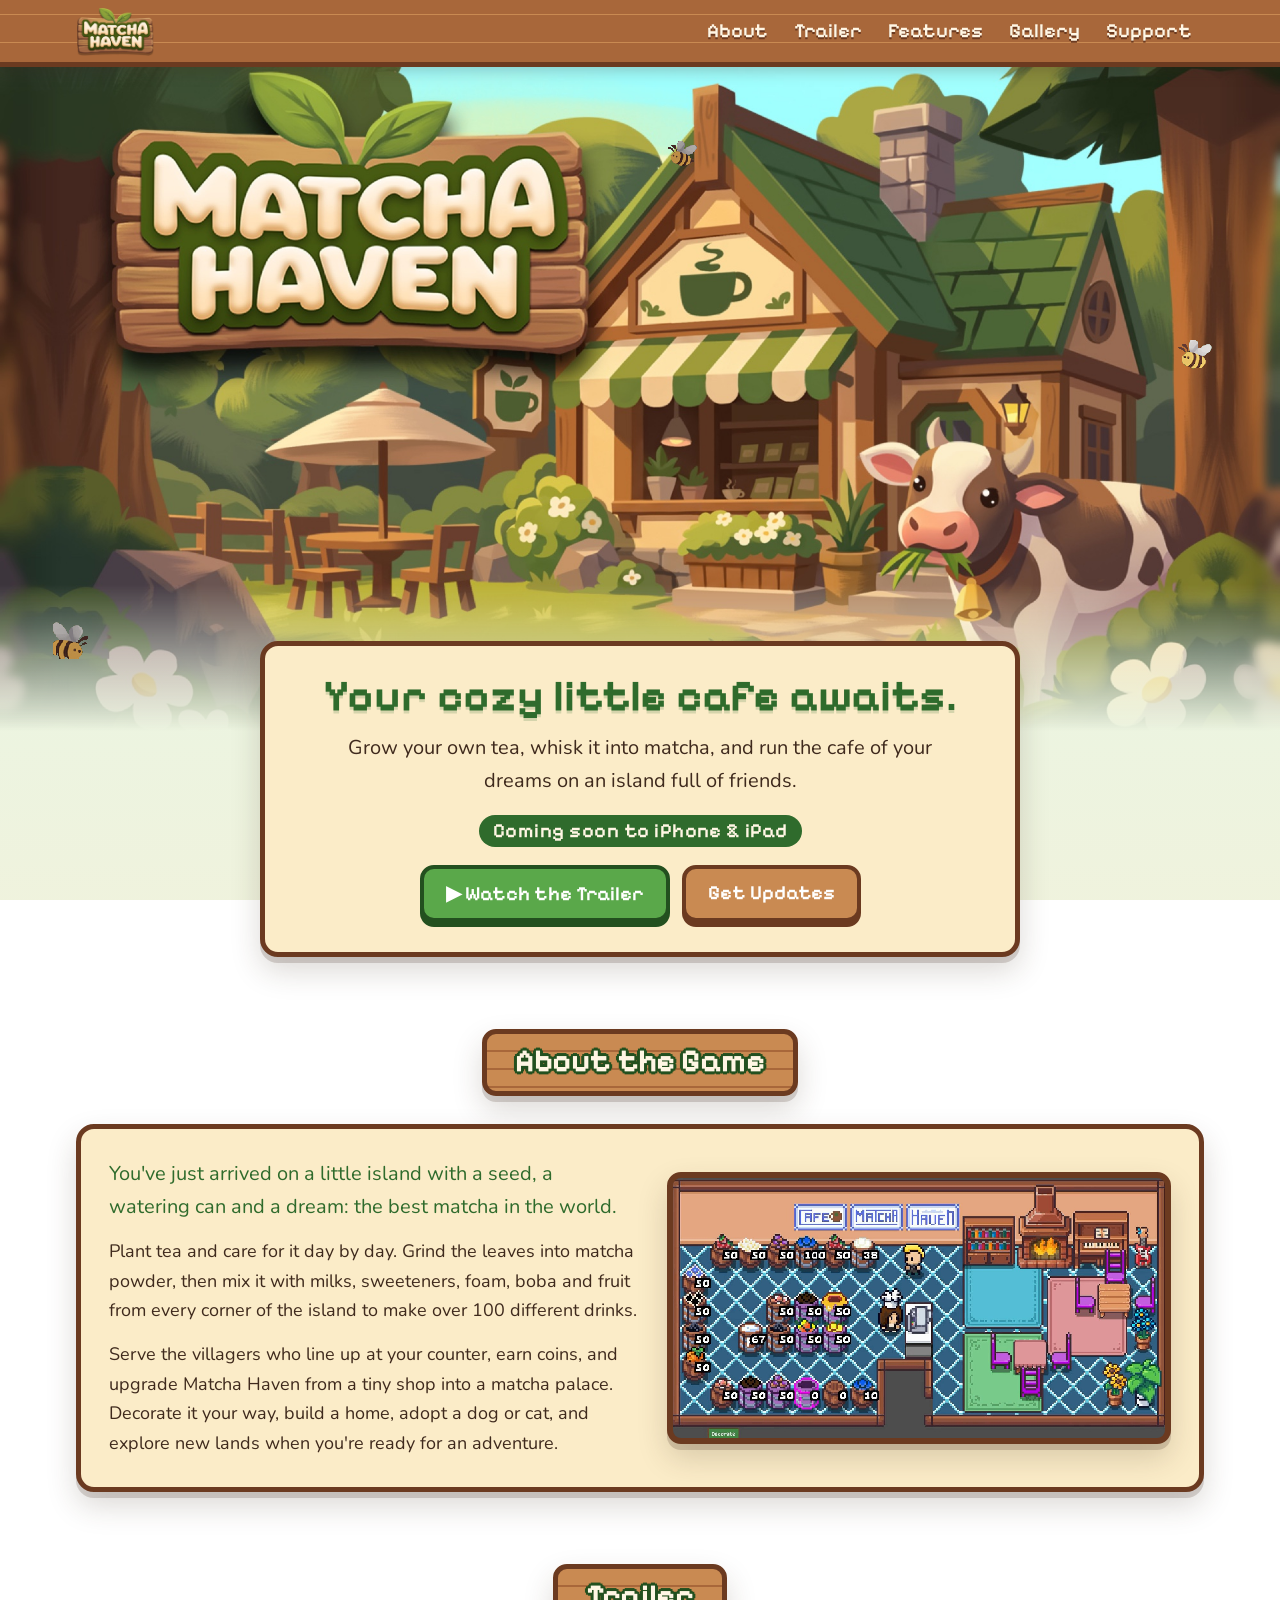
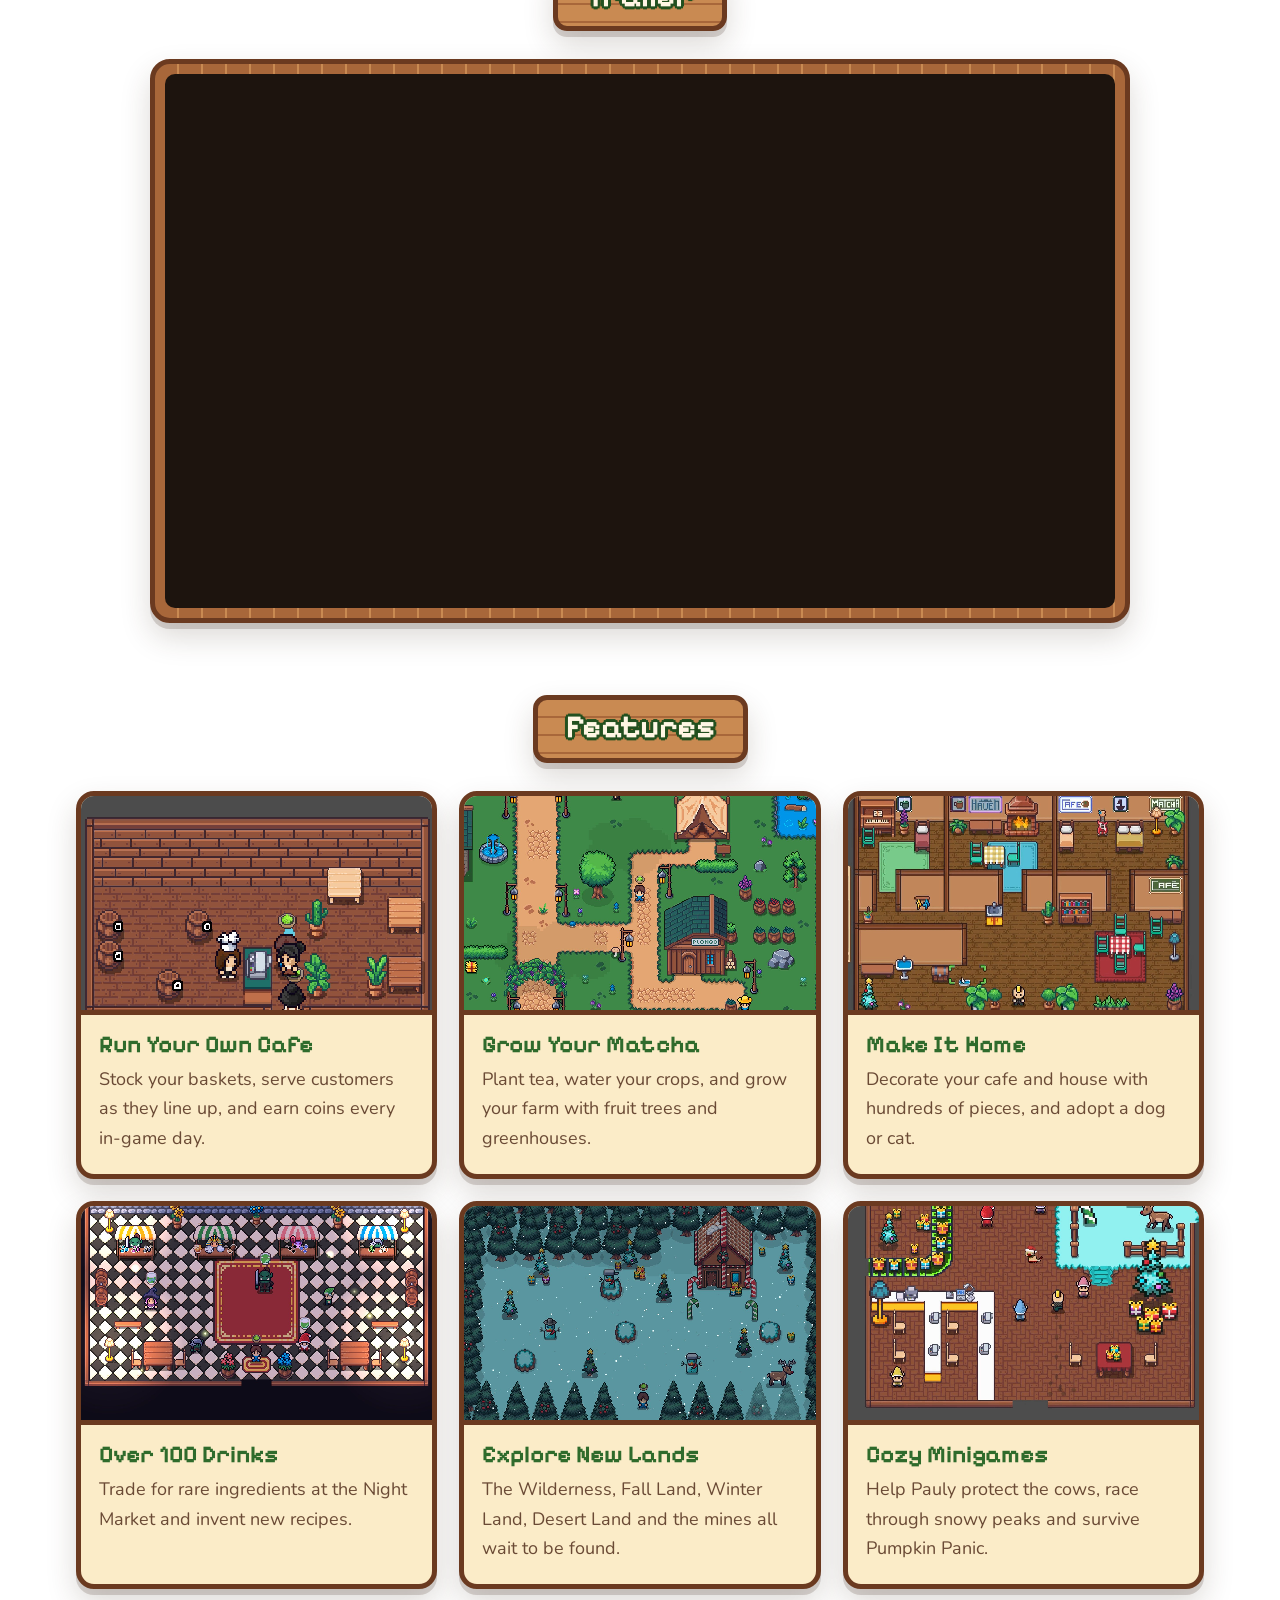
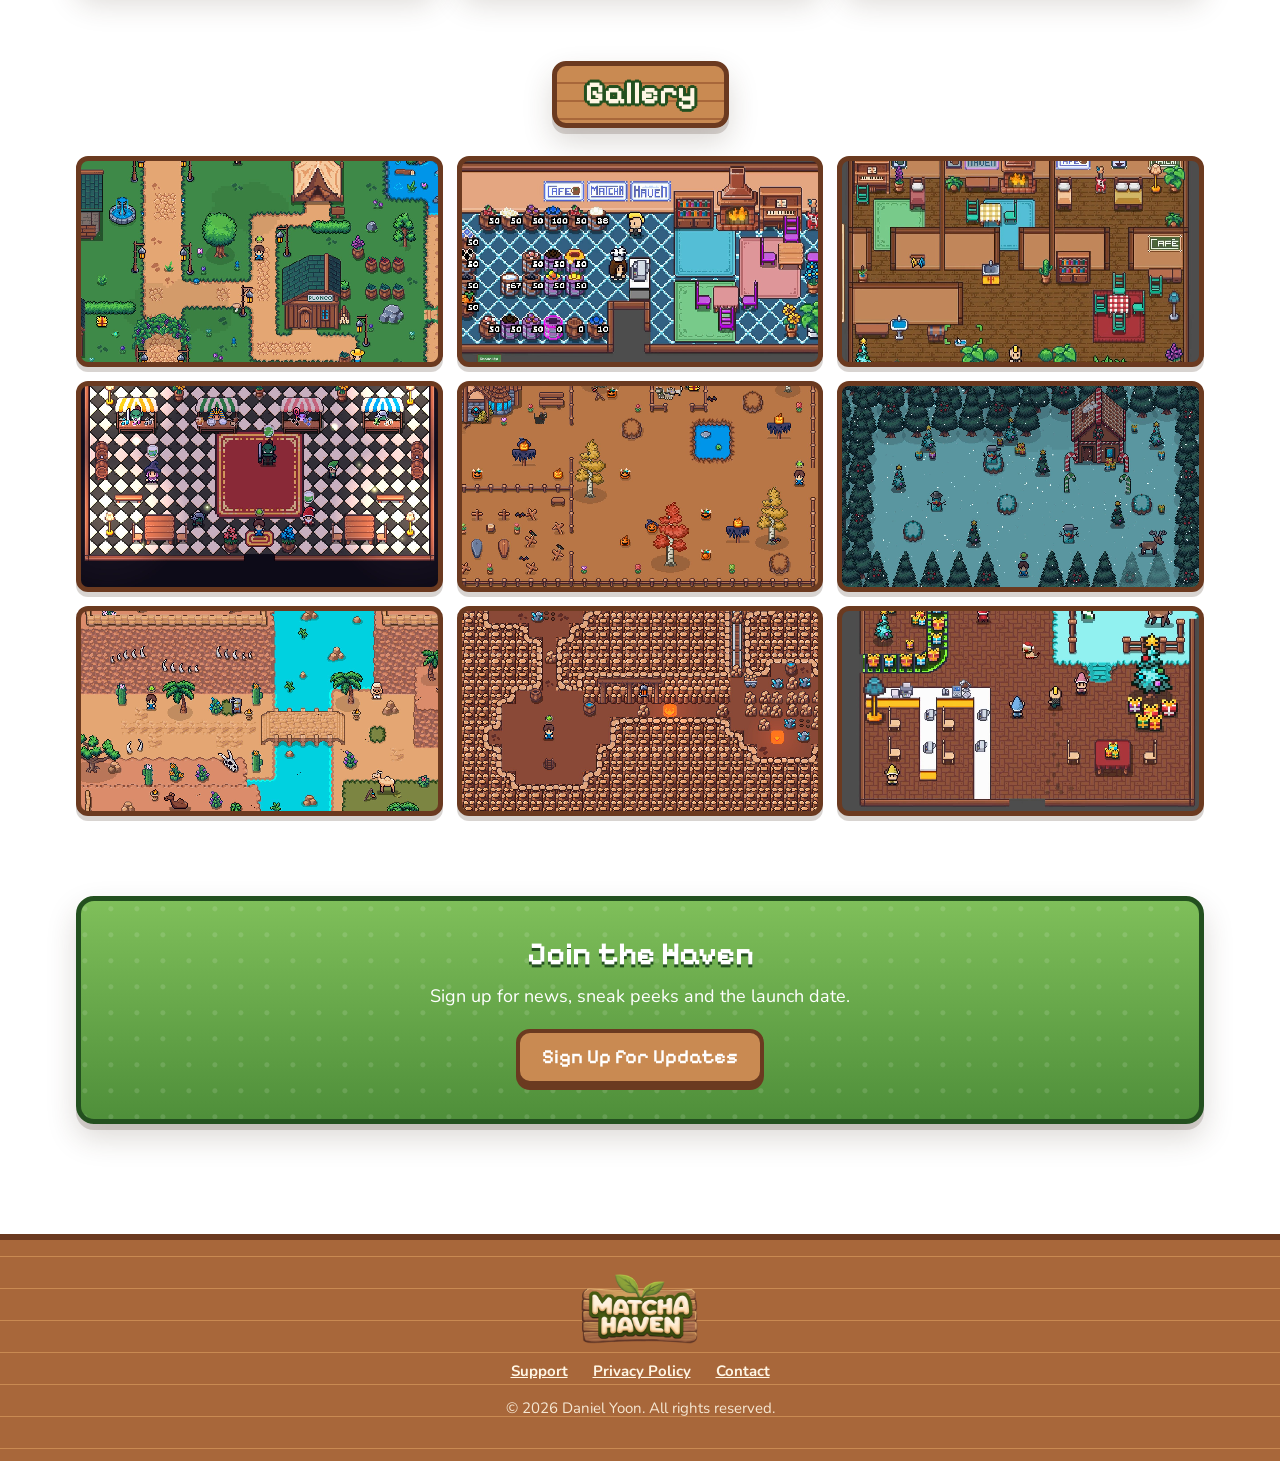
==== commit 2b6d94af: "Trailer section plays the YouTube trailer (youtu.be/X_rUkq_uIB4) instead of the hosted video file Co" ====
--- a/index.html
+++ b/index.html
@@ -7,7 +7,7 @@
 <meta name="description" content="Matcha Haven is a cozy farming and cafe game. Grow tea, whisk matcha, serve customers and turn a tiny shop into a matcha palace. Coming to iPhone and iPad.">
 <meta property="og:title" content="Matcha Haven">
 <meta property="og:description" content="Grow tea, whisk matcha and run your own cozy cafe on a little island.">
-<meta property="og:image" content="https://help.matchahavengame.com/img/hero.jpg">
+<meta property="og:image" content="https://matchahavengame.com/img/hero.jpg">
 <meta name="theme-color" content="#a8673a">
 <link rel="icon" href="img/icon.png">
 <link rel="apple-touch-icon" href="img/icon.png">
@@ -66,10 +66,7 @@
   <section id="trailer">
     <h2 class="sign">Trailer</h2>
     <div class="trailer-frame">
-      <video controls preload="none" playsinline poster="img/trailer-poster.jpg">
-        <source src="media/trailer.mp4" type="video/mp4">
-        Your browser can't play this video. <a href="media/trailer.mp4">Download the trailer</a>.
-      </video>
+      <iframe src="https://www.youtube-nocookie.com/embed/X_rUkq_uIB4?rel=0" title="Matcha Haven - Official Trailer" loading="lazy" allow="accelerometer; autoplay; clipboard-write; encrypted-media; gyroscope; picture-in-picture; web-share" referrerpolicy="strict-origin-when-cross-origin" allowfullscreen></iframe>
     </div>
   </section>
 
--- a/style.css
+++ b/style.css
@@ -249,8 +249,9 @@
   box-shadow: var(--shadow);
 }
 
-.trailer-frame video {
+.trailer-frame iframe {
   display: block;
+  border: 0;
   width: 100%;
   aspect-ratio: 16 / 9;
   border-radius: 10px;
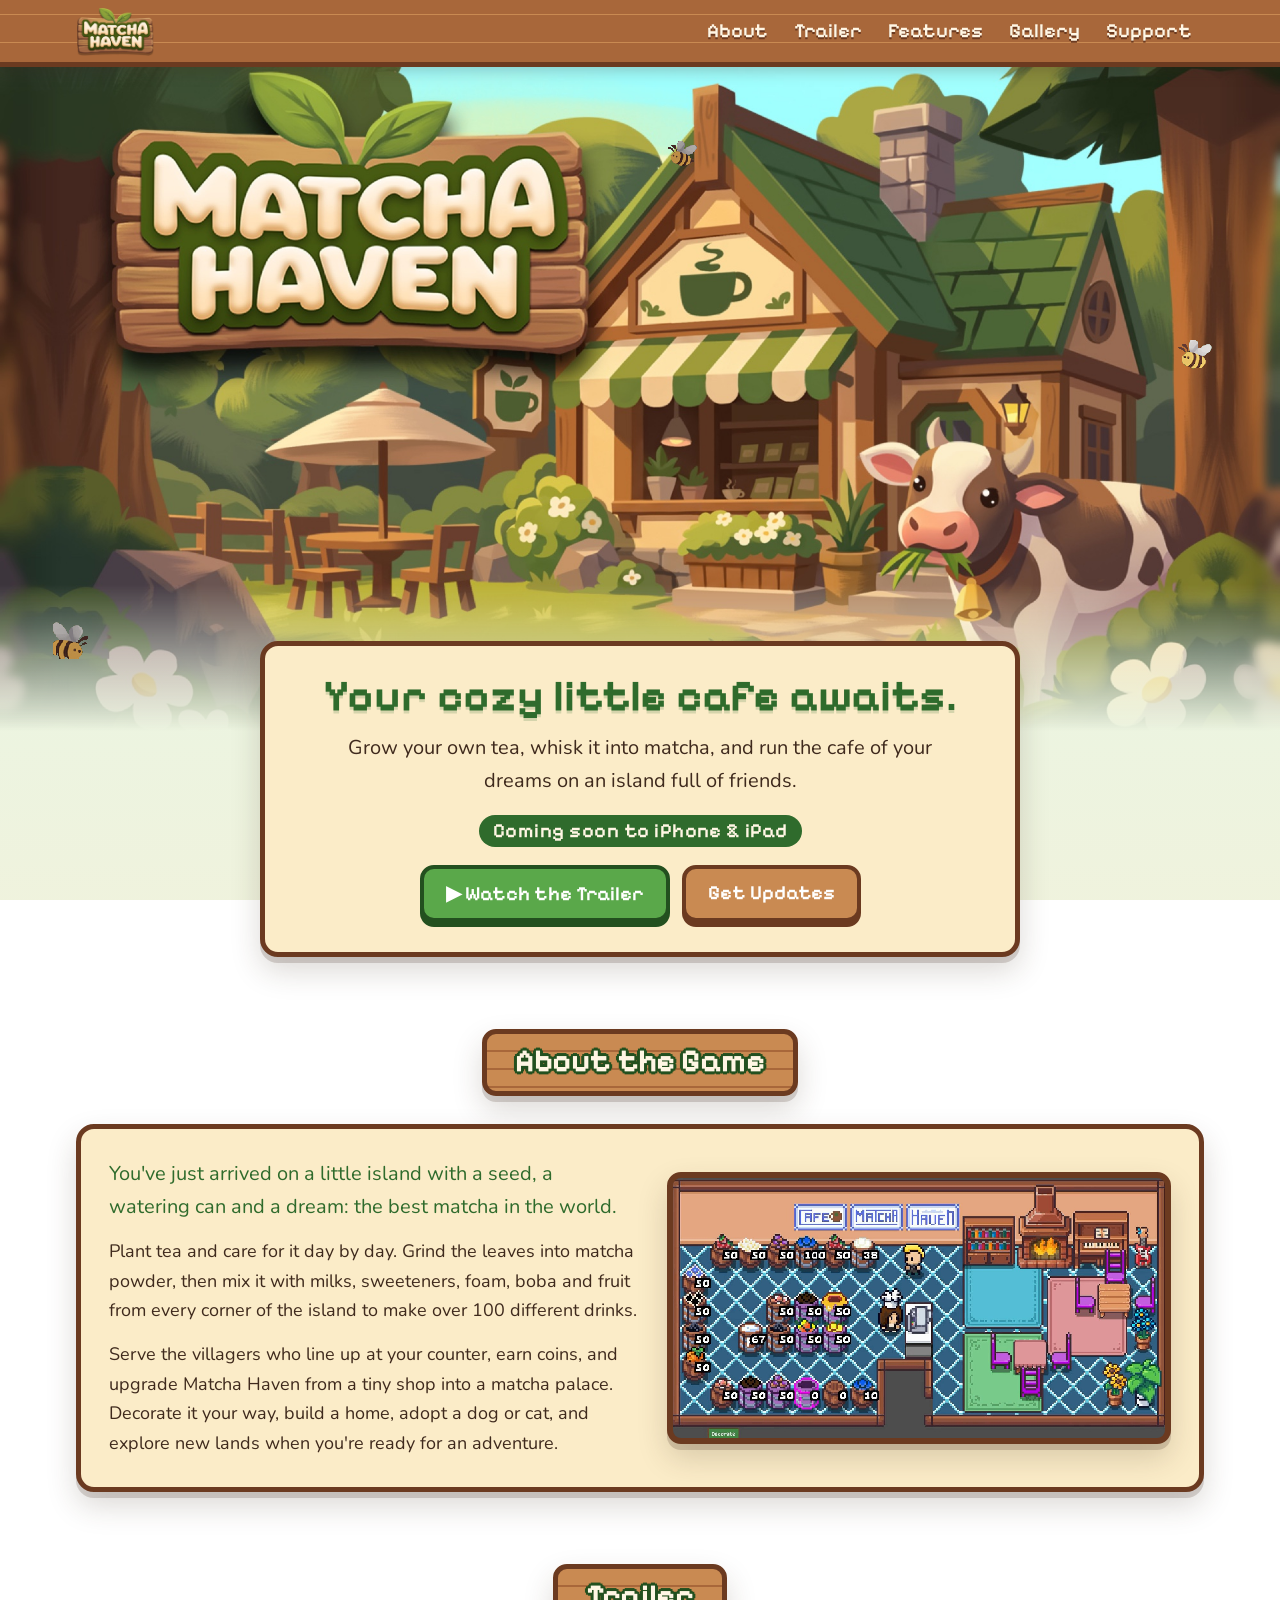
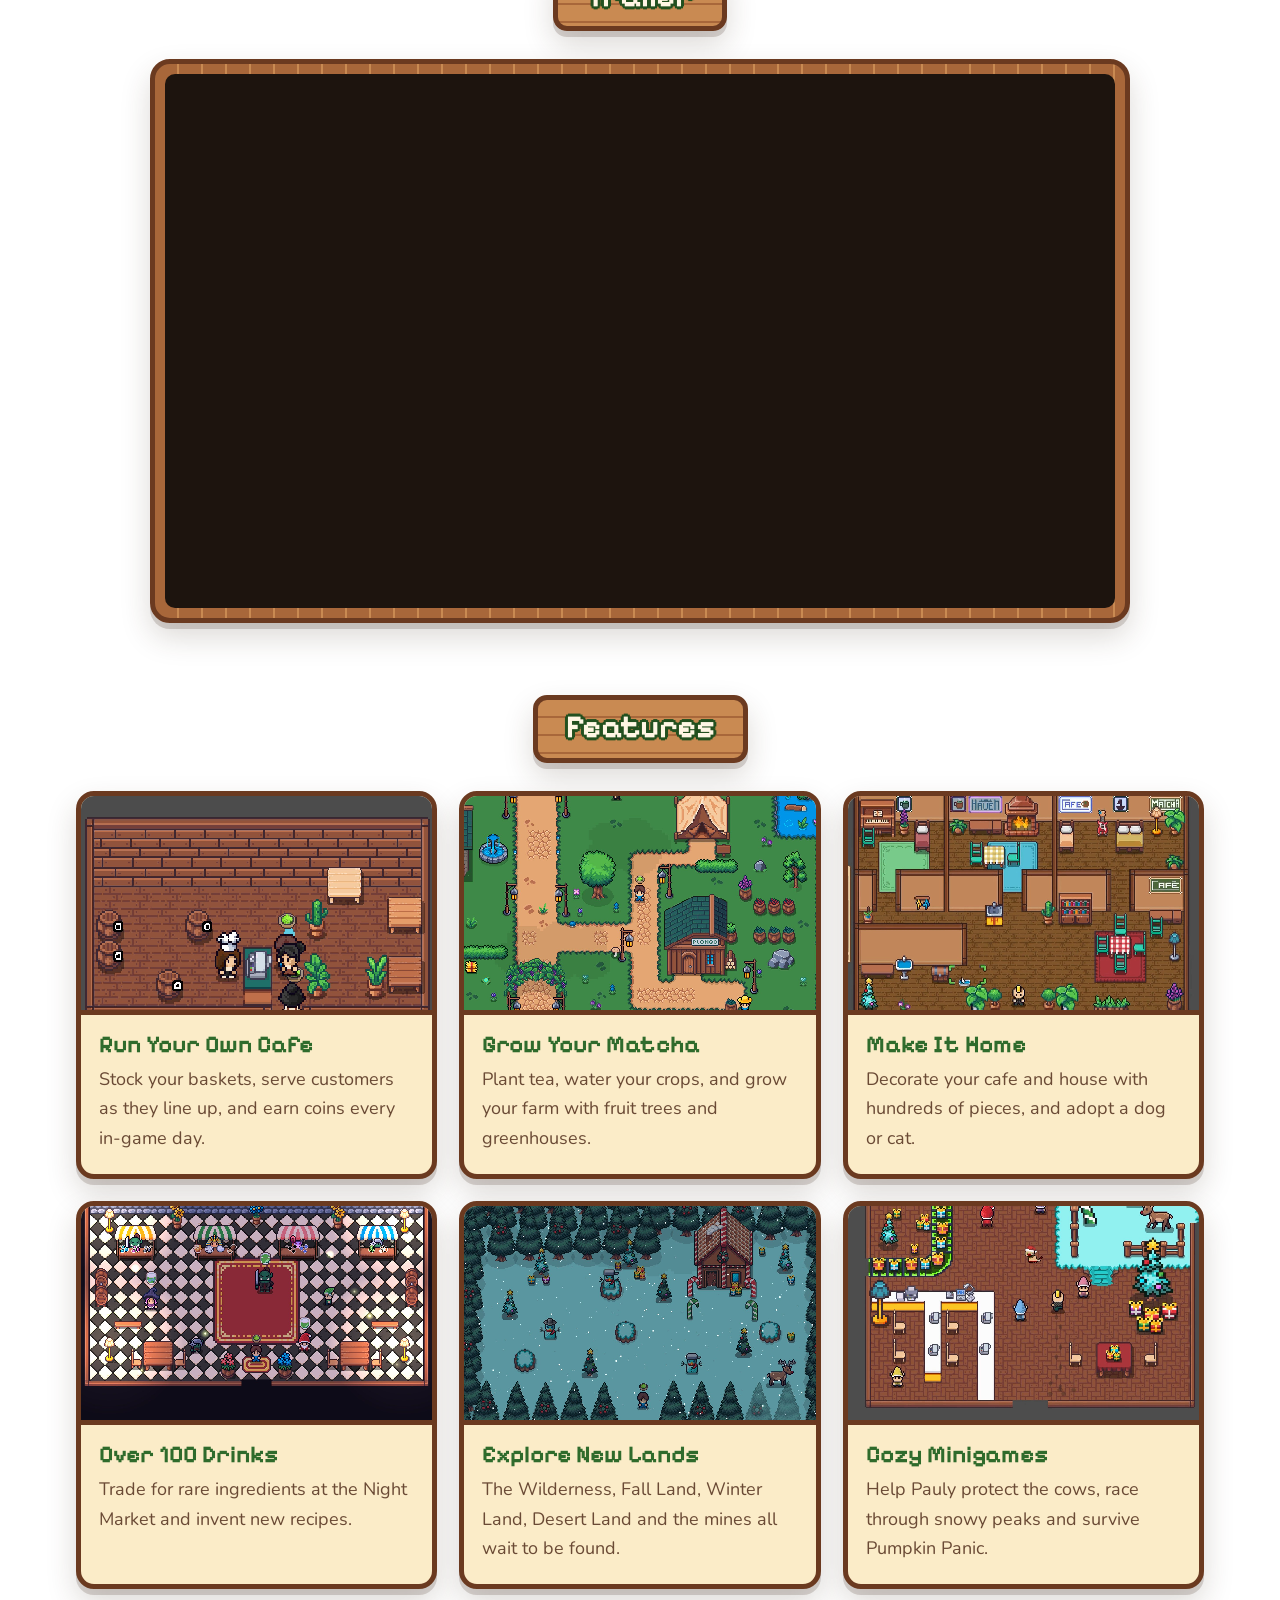
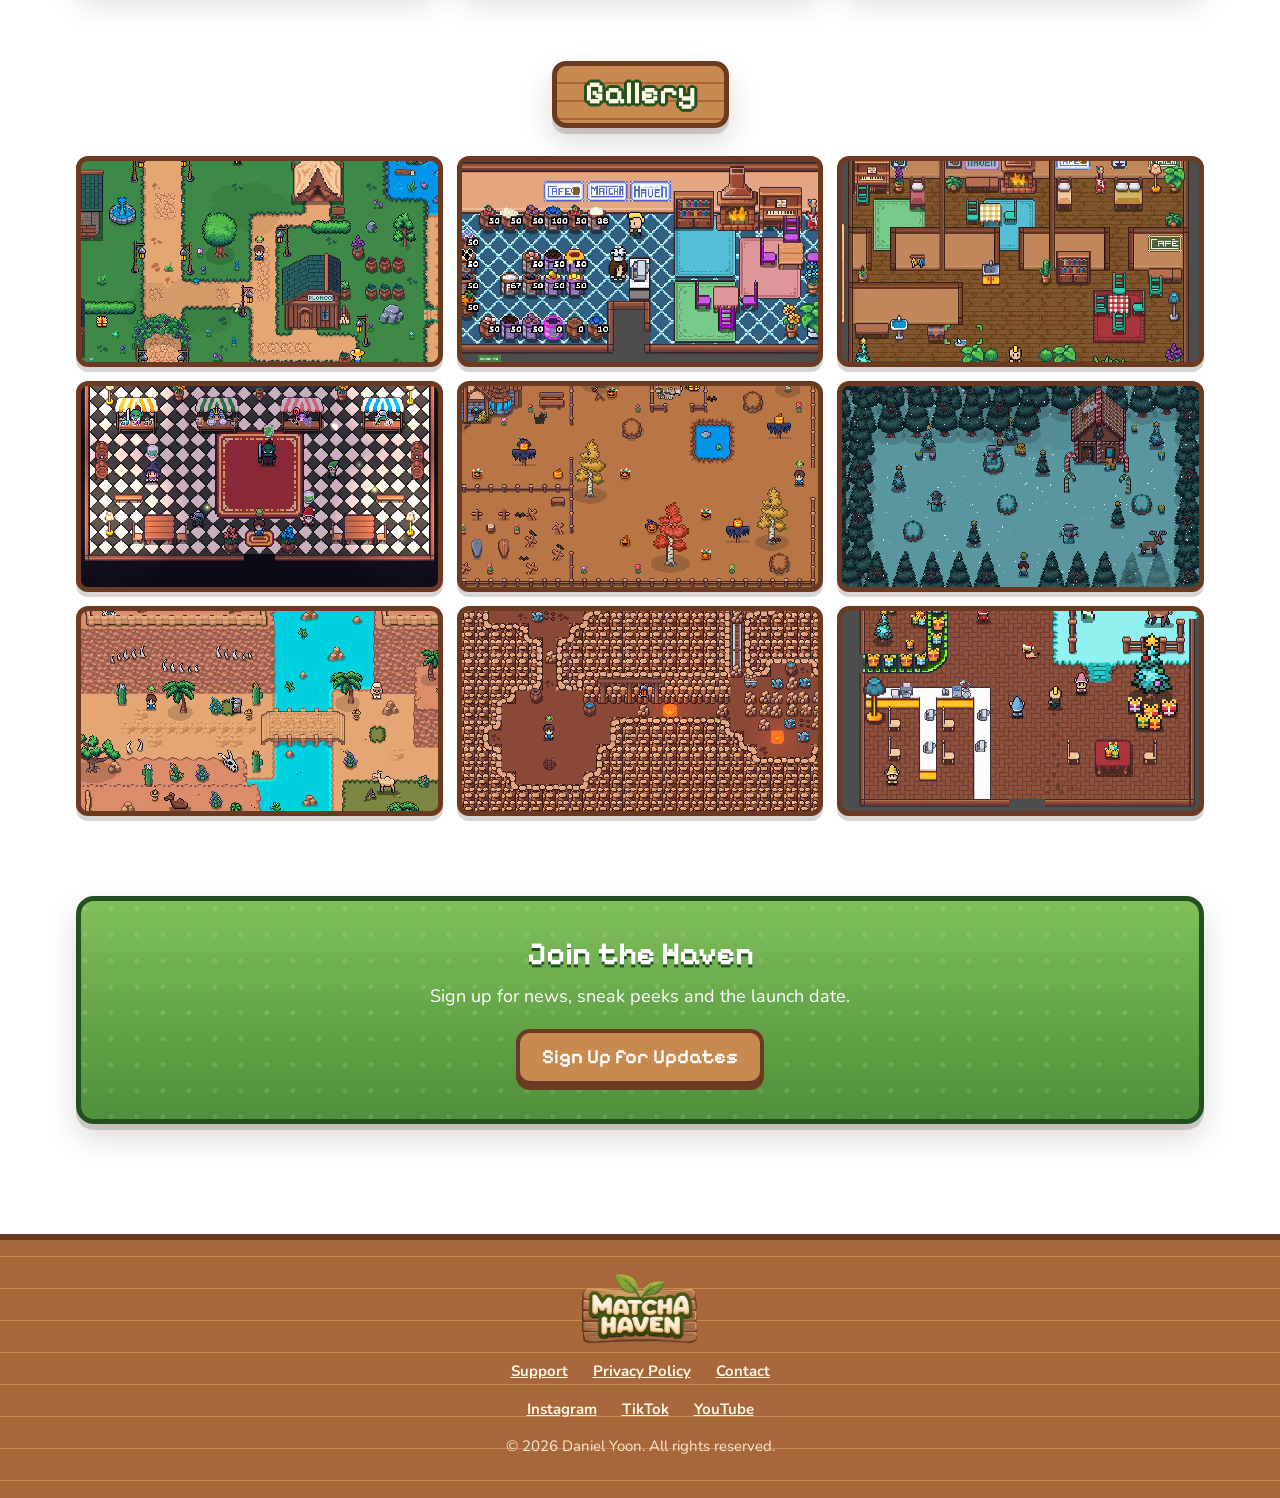
==== commit c1be69a7: "Footer links to the Someday Made Instagram, TikTok and YouTube on every page Co-Authored-By: Claude " ====
--- a/index.html
+++ b/index.html
@@ -66,7 +66,7 @@
   <section id="trailer">
     <h2 class="sign">Trailer</h2>
     <div class="trailer-frame">
-      <iframe src="https://www.youtube-nocookie.com/embed/X_rUkq_uIB4?rel=0" title="Matcha Haven - Official Trailer" loading="lazy" allow="accelerometer; autoplay; clipboard-write; encrypted-media; gyroscope; picture-in-picture; web-share" referrerpolicy="strict-origin-when-cross-origin" allowfullscreen></iframe>
+      <iframe src="https://www.youtube-nocookie.com/embed/F25Oyo4v1HI?rel=0" title="Matcha Haven - Official Trailer" loading="lazy" allow="accelerometer; autoplay; clipboard-write; encrypted-media; gyroscope; picture-in-picture; web-share" referrerpolicy="strict-origin-when-cross-origin" allowfullscreen></iframe>
     </div>
   </section>
 
@@ -140,6 +140,11 @@
     <a href="privacy.html">Privacy Policy</a>
     <a href="contact.html">Contact</a>
   </div>
+  <div class="socials">
+    <a href="https://www.instagram.com/someday_made/" target="_blank" rel="noopener">Instagram</a>
+    <a href="https://www.tiktok.com/@someday_made" target="_blank" rel="noopener">TikTok</a>
+    <a href="https://www.youtube.com/@somedaymadestudios" target="_blank" rel="noopener">YouTube</a>
+  </div>
   <p>&copy; 2026 Daniel Yoon. All rights reserved.</p>
 </footer>
 
--- a/style.css
+++ b/style.css
@@ -422,6 +422,7 @@
 
 footer img { height: 70px; width: auto; margin: 0 auto 12px; }
 footer a { color: var(--cream); margin: 0 10px; }
+footer .socials { margin-top: 8px; }
 footer p { margin: 10px 0 0; font-size: 15px; opacity: .9; }
 
 /* ---------- bees ---------- */
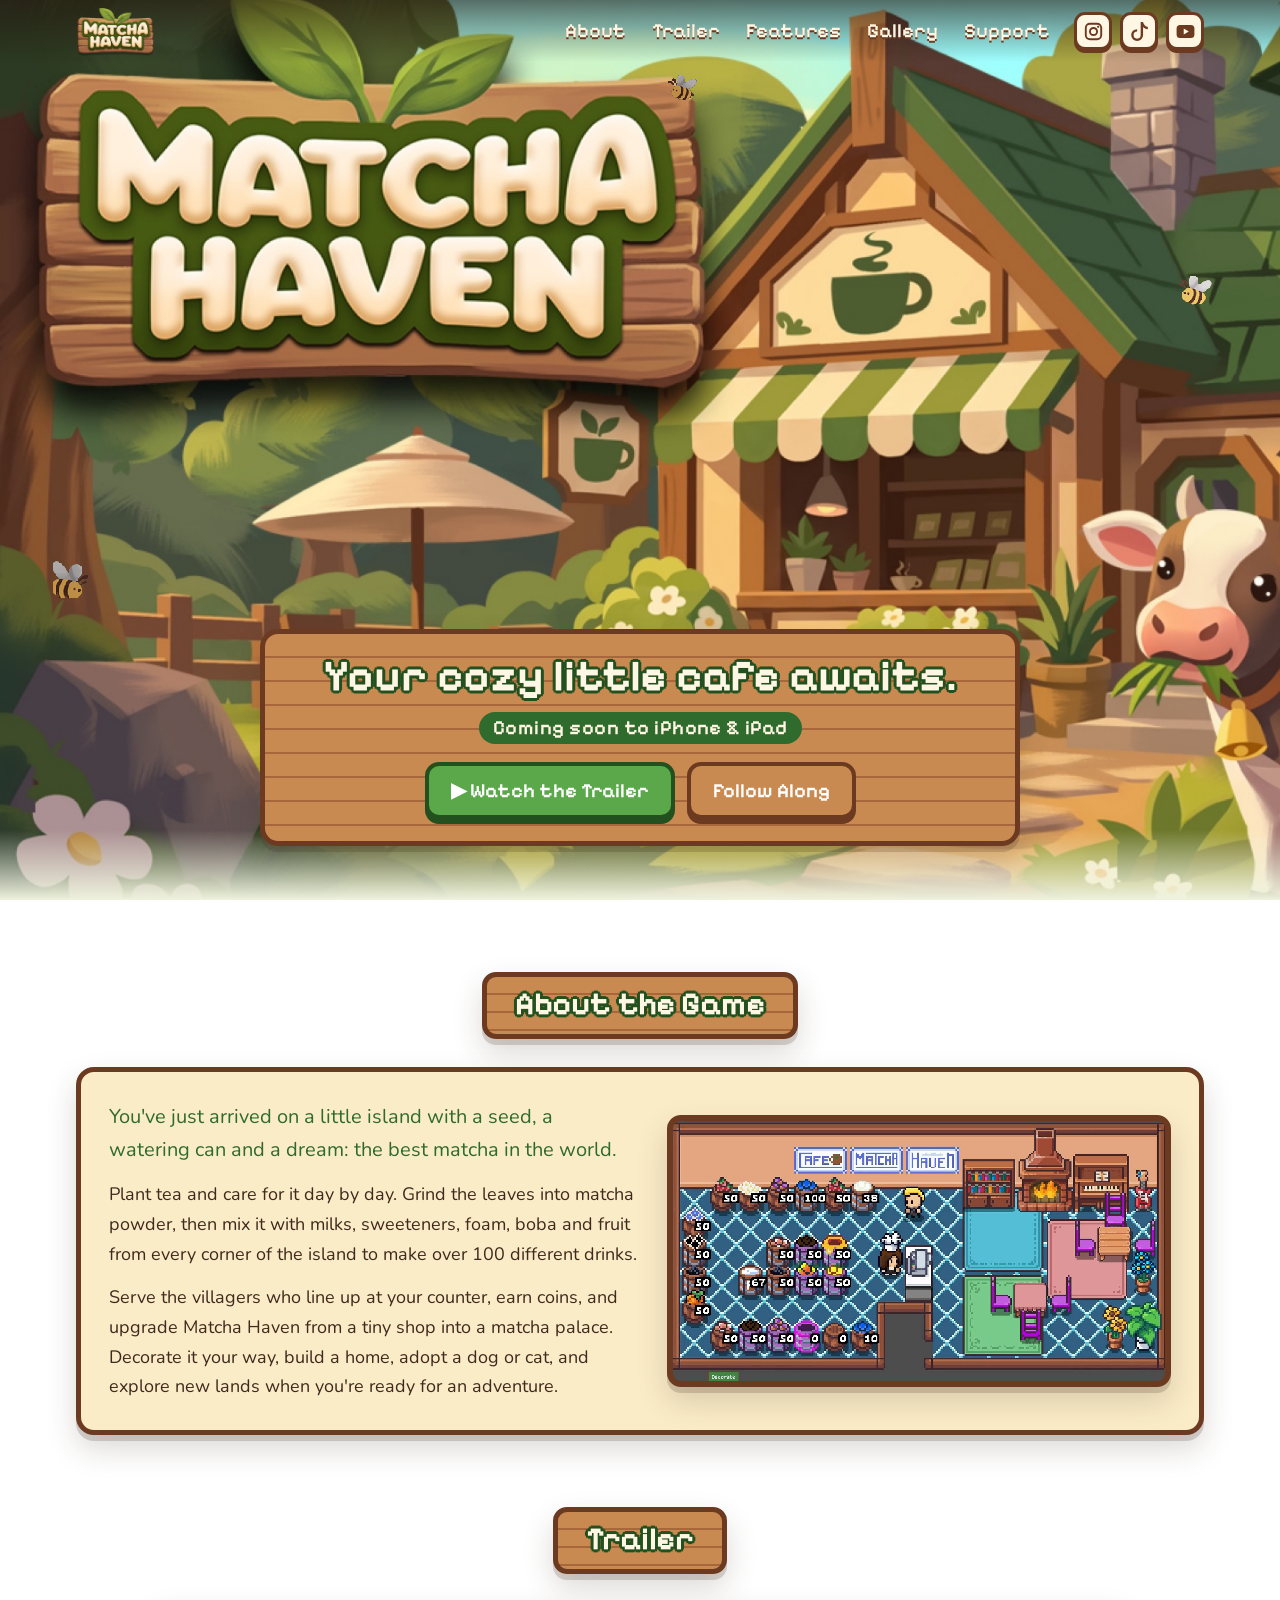
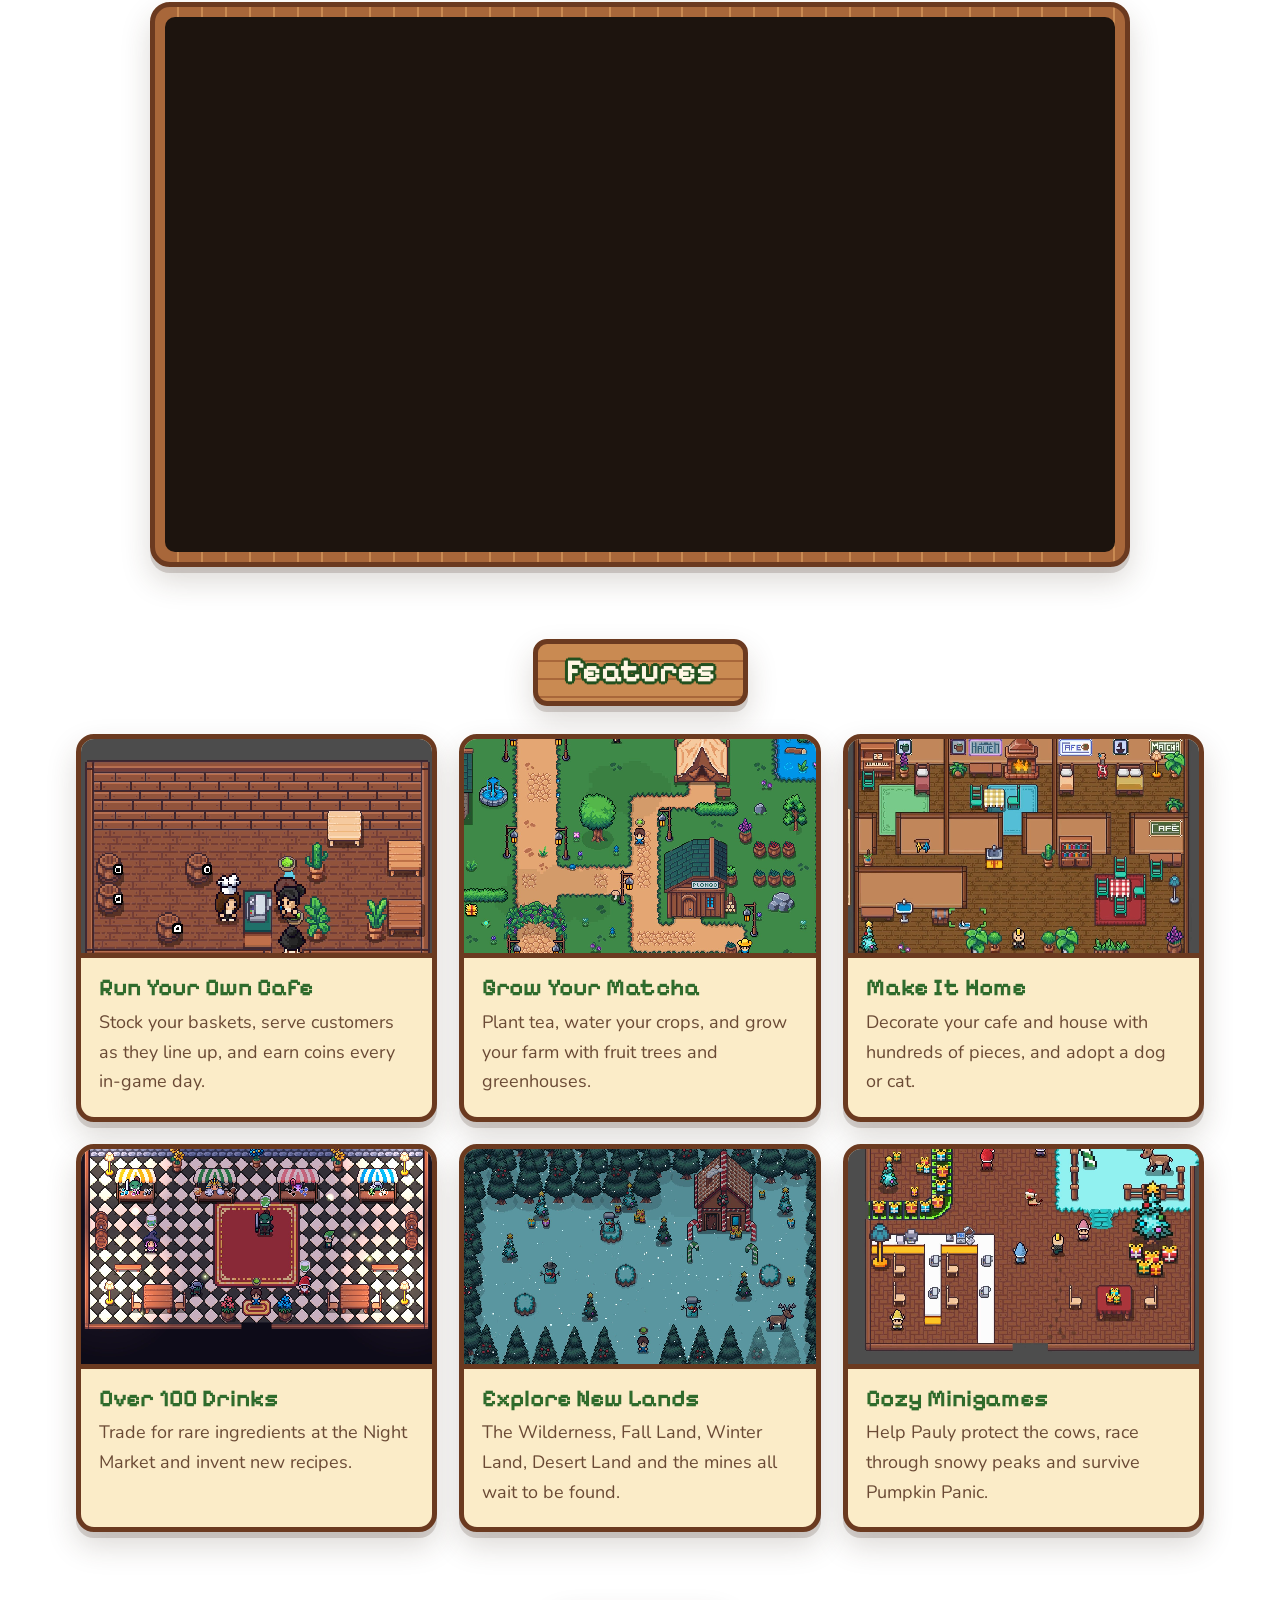
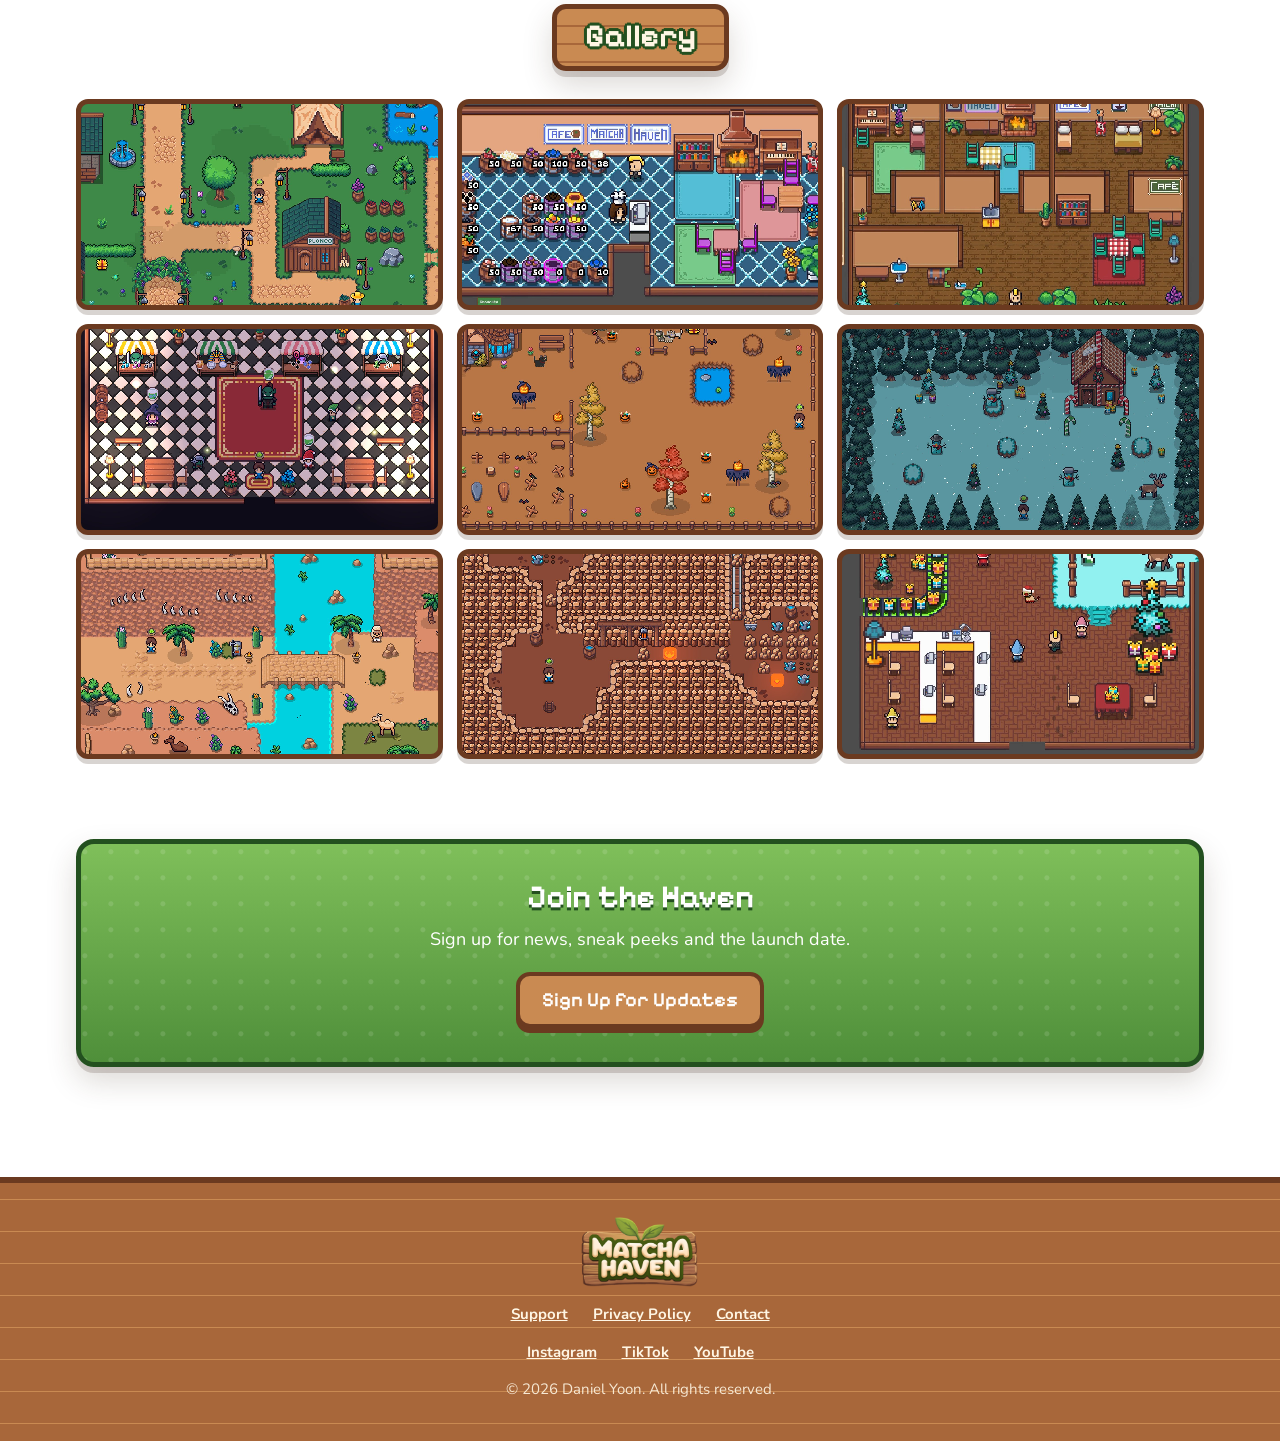
==== commit 18ca5eb9: "Full-screen hero: the cafe art fills the window, the menu floats over it, petals and steam drift, an" ====
--- a/index.html
+++ b/index.html
@@ -19,7 +19,7 @@
 </head>
 <body>
 
-<header class="topbar">
+<header class="topbar over-hero">
   <nav aria-label="Main">
     <a class="home" href="index.html"><img src="img/logo.png" alt="Matcha Haven"></a>
     <button class="menu-button" type="button" aria-expanded="false" aria-controls="links" aria-label="Open menu"><span></span><span></span><span></span></button>
@@ -29,22 +29,40 @@
       <a class="link" href="index.html#features">Features</a>
       <a class="link" href="index.html#gallery">Gallery</a>
       <a class="link" href="support.html">Support</a>
+      <div class="nav-socials">
+        <a href="https://www.instagram.com/someday_made/" target="_blank" rel="noopener" aria-label="Instagram"><svg viewBox="0 0 16 16" aria-hidden="true"><rect x="1.5" y="1.5" width="13" height="13" rx="3.5" fill="none" stroke="currentColor" stroke-width="1.6"/><circle cx="8" cy="8" r="3" fill="none" stroke="currentColor" stroke-width="1.6"/><circle cx="11.9" cy="4.1" r=".95" fill="currentColor"/></svg></a>
+        <a href="https://www.tiktok.com/@someday_made" target="_blank" rel="noopener" aria-label="TikTok"><svg viewBox="0 0 16 16" aria-hidden="true"><path fill="currentColor" d="M9 0h1.98c.144.715.54 1.617 1.235 2.512C12.895 3.389 13.797 4 15 4v2c-1.753 0-3.07-.814-4-1.829V11a5 5 0 1 1-5-5v2a3 3 0 1 0 3 3z"/></svg></a>
+        <a href="https://www.youtube.com/@somedaymadestudios" target="_blank" rel="noopener" aria-label="YouTube"><svg viewBox="0 0 16 16" aria-hidden="true"><path fill="currentColor" fill-rule="evenodd" d="M3.5 2.5h9a3 3 0 0 1 3 3v5a3 3 0 0 1-3 3h-9a3 3 0 0 1-3-3v-5a3 3 0 0 1 3-3zM6.5 5.5v5l4.3-2.5z"/></svg></a>
+      </div>
     </div>
   </nav>
 </header>
 
 <div class="hero">
-  <img class="hero-art" src="img/hero.jpg" alt="Matcha Haven: a cozy matcha cafe in the woods, with a friendly cow out front">
+  <div class="hero-clip">
+    <div class="hero-stage">
+      <img class="hero-art" src="img/hero.jpg" alt="Matcha Haven: a cozy matcha cafe in the woods, with a friendly cow out front">
+      <span class="steam s1"></span>
+      <span class="steam s2"></span>
+      <span class="steam s3"></span>
+    </div>
+  </div>
   <img class="bee b1" src="img/bee1.png" alt="">
   <img class="bee b2" src="img/bee2.png" alt="">
   <img class="bee b3" src="img/bee3.png" alt="">
   <div class="hero-card">
     <h1 class="tagline">Your cozy little cafe awaits.</h1>
-    <p>Grow your own tea, whisk it into matcha, and run the cafe of your dreams on an island full of friends.</p>
     <div class="platforms">Coming soon to iPhone &amp; iPad</div>
     <div class="buttons">
       <a class="btn" href="#trailer">&#9654; Watch the Trailer</a>
-      <a class="btn wood" href="https://matchahavengame.com">Get Updates</a>
+      <div class="follow">
+        <button class="btn wood" type="button" aria-expanded="false" aria-controls="follow-pop">Follow Along</button>
+        <div class="follow-pop" id="follow-pop" hidden>
+          <a href="https://www.instagram.com/someday_made/" target="_blank" rel="noopener"><svg viewBox="0 0 16 16" aria-hidden="true"><rect x="1.5" y="1.5" width="13" height="13" rx="3.5" fill="none" stroke="currentColor" stroke-width="1.6"/><circle cx="8" cy="8" r="3" fill="none" stroke="currentColor" stroke-width="1.6"/><circle cx="11.9" cy="4.1" r=".95" fill="currentColor"/></svg><span>Instagram</span></a>
+          <a href="https://www.tiktok.com/@someday_made" target="_blank" rel="noopener"><svg viewBox="0 0 16 16" aria-hidden="true"><path fill="currentColor" d="M9 0h1.98c.144.715.54 1.617 1.235 2.512C12.895 3.389 13.797 4 15 4v2c-1.753 0-3.07-.814-4-1.829V11a5 5 0 1 1-5-5v2a3 3 0 1 0 3 3z"/></svg><span>TikTok</span></a>
+          <a href="https://www.youtube.com/@somedaymadestudios" target="_blank" rel="noopener"><svg viewBox="0 0 16 16" aria-hidden="true"><path fill="currentColor" fill-rule="evenodd" d="M3.5 2.5h9a3 3 0 0 1 3 3v5a3 3 0 0 1-3 3h-9a3 3 0 0 1-3-3v-5a3 3 0 0 1 3-3zM6.5 5.5v5l4.3-2.5z"/></svg><span>YouTube</span></a>
+        </div>
+      </div>
     </div>
   </div>
 </div>
--- a/style.css
+++ b/style.css
@@ -495,3 +495,205 @@
 @media (min-width: 641px) {
   .topbar .links { display: flex; gap: 2px; }
 }
+
+/* ---------- social icons in the menu ---------- */
+
+.nav-socials { display: flex; align-items: center; gap: 8px; margin-left: 10px; }
+
+.nav-socials a {
+  display: grid;
+  place-items: center;
+  width: 38px;
+  height: 38px;
+  color: var(--wood-dark);
+  background: var(--cream);
+  border: 3px solid var(--wood-dark);
+  border-radius: 11px;
+  box-shadow: 0 3px 0 var(--wood-dark);
+  transition: transform .08s ease, box-shadow .08s ease, color .12s ease;
+}
+.nav-socials a:hover, .nav-socials a:focus-visible { transform: translateY(-2px); box-shadow: 0 5px 0 var(--wood-dark); color: var(--leaf); }
+.nav-socials a:active { transform: translateY(2px); box-shadow: 0 1px 0 var(--wood-dark); }
+.nav-socials svg { width: 19px; height: 19px; display: block; }
+
+/* ---------- the hero card, as a wooden sign ---------- */
+
+.hero-clip { position: relative; }
+.hero-stage { position: relative; }
+.hero-art { display: block; width: 100%; }
+
+.hero .hero-card {
+  z-index: 3;
+  max-width: 760px;
+  padding: 18px 28px 22px;
+  background: repeating-linear-gradient(180deg, var(--wood-light) 0 22px, var(--wood) 22px 24px);
+}
+
+.hero .tagline {
+  margin: 0 0 12px;
+  color: var(--cream);
+  text-shadow:
+    -3px 0 var(--leaf-dark), 3px 0 var(--leaf-dark), 0 -3px var(--leaf-dark), 0 3px var(--leaf-dark),
+    -2px -2px var(--leaf-dark), 2px 2px var(--leaf-dark), -2px 2px var(--leaf-dark), 2px -2px var(--leaf-dark);
+}
+
+.follow { position: relative; display: flex; }
+.follow .btn { cursor: pointer; }
+
+.follow-pop {
+  position: absolute;
+  z-index: 5;
+  left: 50%;
+  bottom: calc(100% + 14px);
+  transform: translateX(-50%);
+  width: 196px;
+  padding: 6px;
+  background: var(--parchment);
+  border: 4px solid var(--wood-dark);
+  border-radius: 14px;
+  box-shadow: var(--shadow);
+}
+.follow-pop[hidden] { display: none; }
+.follow-pop a {
+  display: flex;
+  align-items: center;
+  gap: 12px;
+  padding: 9px 12px;
+  color: var(--ink);
+  text-decoration: none;
+  border-radius: 9px;
+  font: 600 19px "Pixelify Sans", system-ui, sans-serif;
+}
+.follow-pop a:hover, .follow-pop a:focus-visible { background: rgba(107, 58, 32, 0.14); }
+.follow-pop svg { width: 20px; height: 20px; flex: none; color: var(--wood-dark); }
+
+/* ---------- gentle motion ---------- */
+
+.hero-clip { overflow: hidden; }
+
+.petal {
+  position: absolute;
+  top: -30px;
+  width: var(--size, 10px);
+  height: var(--size, 10px);
+  pointer-events: none;
+  background: #fff3ec;
+  border-radius: 75% 0 75% 0;
+  opacity: .9;
+  box-shadow: inset -1px -1px 0 rgba(226, 164, 164, .75);
+  animation: petal-fall 16s linear infinite;
+}
+.petal.leaf { background: #8cc266; box-shadow: inset -1px -1px 0 rgba(47, 107, 44, .6); }
+
+@keyframes petal-fall {
+  0% { transform: translate3d(0, -40px, 0) rotate(0deg); }
+  50% { transform: translate3d(var(--drift, 80px), 52vh, 0) rotate(200deg); }
+  100% { transform: translate3d(calc(var(--drift, 80px) * .4), 108vh, 0) rotate(400deg); }
+}
+
+.steam {
+  position: absolute;
+  left: 55.9%;
+  top: 27.5%;
+  width: 1.1%;
+  aspect-ratio: 1;
+  border-radius: 50%;
+  background: rgba(255, 255, 255, .85);
+  filter: blur(4px);
+  opacity: 0;
+  pointer-events: none;
+  animation: steam-rise 4.8s ease-out infinite;
+}
+.steam.s2 { animation-delay: -1.6s; left: 56.4%; }
+.steam.s3 { animation-delay: -3.2s; left: 55.5%; }
+
+@keyframes steam-rise {
+  0% { transform: translate(0, 0) scale(.55); opacity: 0; }
+  20% { opacity: .75; }
+  100% { transform: translate(14px, -520%) scale(1.7); opacity: 0; }
+}
+
+@media (prefers-reduced-motion: reduce) {
+  .petal, .steam { display: none; }
+}
+
+/* ---------- full-screen hero on computers and tablets ---------- */
+
+@media (min-width: 641px) and (min-aspect-ratio: 5/4) {
+  .topbar.over-hero {
+    position: fixed;
+    left: 0;
+    right: 0;
+    background: linear-gradient(180deg, rgba(36, 22, 12, .62), rgba(36, 22, 12, 0));
+    border-bottom: 0;
+    box-shadow: none;
+  }
+  .topbar.over-hero::before {
+    content: "";
+    position: absolute;
+    z-index: -1;
+    inset: 0;
+    background: repeating-linear-gradient(180deg, var(--wood) 0 14px, var(--wood-light) 14px 15px, var(--wood) 15px 28px);
+    border-bottom: 5px solid var(--wood-dark);
+    box-shadow: 0 4px 14px rgba(63, 42, 29, 0.25);
+    opacity: 0;
+    transition: opacity .25s ease;
+  }
+  .topbar.over-hero.scrolled::before { opacity: 1; }
+  .topbar.over-hero .home { transition: opacity .25s ease, visibility .25s; }
+  .topbar.over-hero:not(.scrolled) .home { opacity: 0; visibility: hidden; }
+
+  .hero {
+    --hero-h: max(100vh, 560px);
+    --stage-w: max(100vw, calc(var(--hero-h) * 1.9268));
+    max-width: none;
+    height: var(--hero-h);
+  }
+  .hero-clip {
+    position: absolute;
+    inset: 0;
+    -webkit-mask-image: linear-gradient(180deg, #000 calc(100% - 70px), transparent 100%);
+            mask-image: linear-gradient(180deg, #000 calc(100% - 70px), transparent 100%);
+  }
+  .hero-stage {
+    position: absolute;
+    top: 0;
+    left: calc((100vw - var(--stage-w)) * .2);
+    width: var(--stage-w);
+    transform: translate3d(var(--px, 0), var(--py, 0), 0) scale(1.03);
+    transition: transform .5s ease-out;
+    will-change: transform;
+  }
+  .hero-art {
+    aspect-ratio: auto;
+    height: auto;
+    -webkit-mask-image: none;
+            mask-image: none;
+  }
+  .hero .hero-card {
+    position: absolute;
+    left: 50%;
+    bottom: 54px;
+    width: calc(100% - 48px);
+    margin: 0;
+    transform: translateX(-50%);
+  }
+}
+
+/* The menu has less room just above phone size. */
+@media (min-width: 641px) and (max-width: 800px) {
+  .topbar nav a.link { padding: 6px 5px; font-size: 17px; }
+  .nav-socials { gap: 5px; margin-left: 4px; }
+  .nav-socials a { width: 32px; height: 32px; }
+  .nav-socials svg { width: 16px; height: 16px; }
+}
+
+@media (max-width: 640px) {
+  .nav-socials { margin: 12px 8px 4px; gap: 12px; }
+  .hero .hero-card { padding: 16px 16px 20px; }
+  .hero .tagline { font-size: 28px; }
+  .hero .platforms { font-size: 15px; margin-bottom: 14px; }
+  .hero .buttons { gap: 8px; flex-wrap: nowrap; }
+  .hero .btn { padding: 9px 11px; font-size: 16px; white-space: nowrap; }
+  .follow-pop { bottom: calc(100% + 10px); }
+}
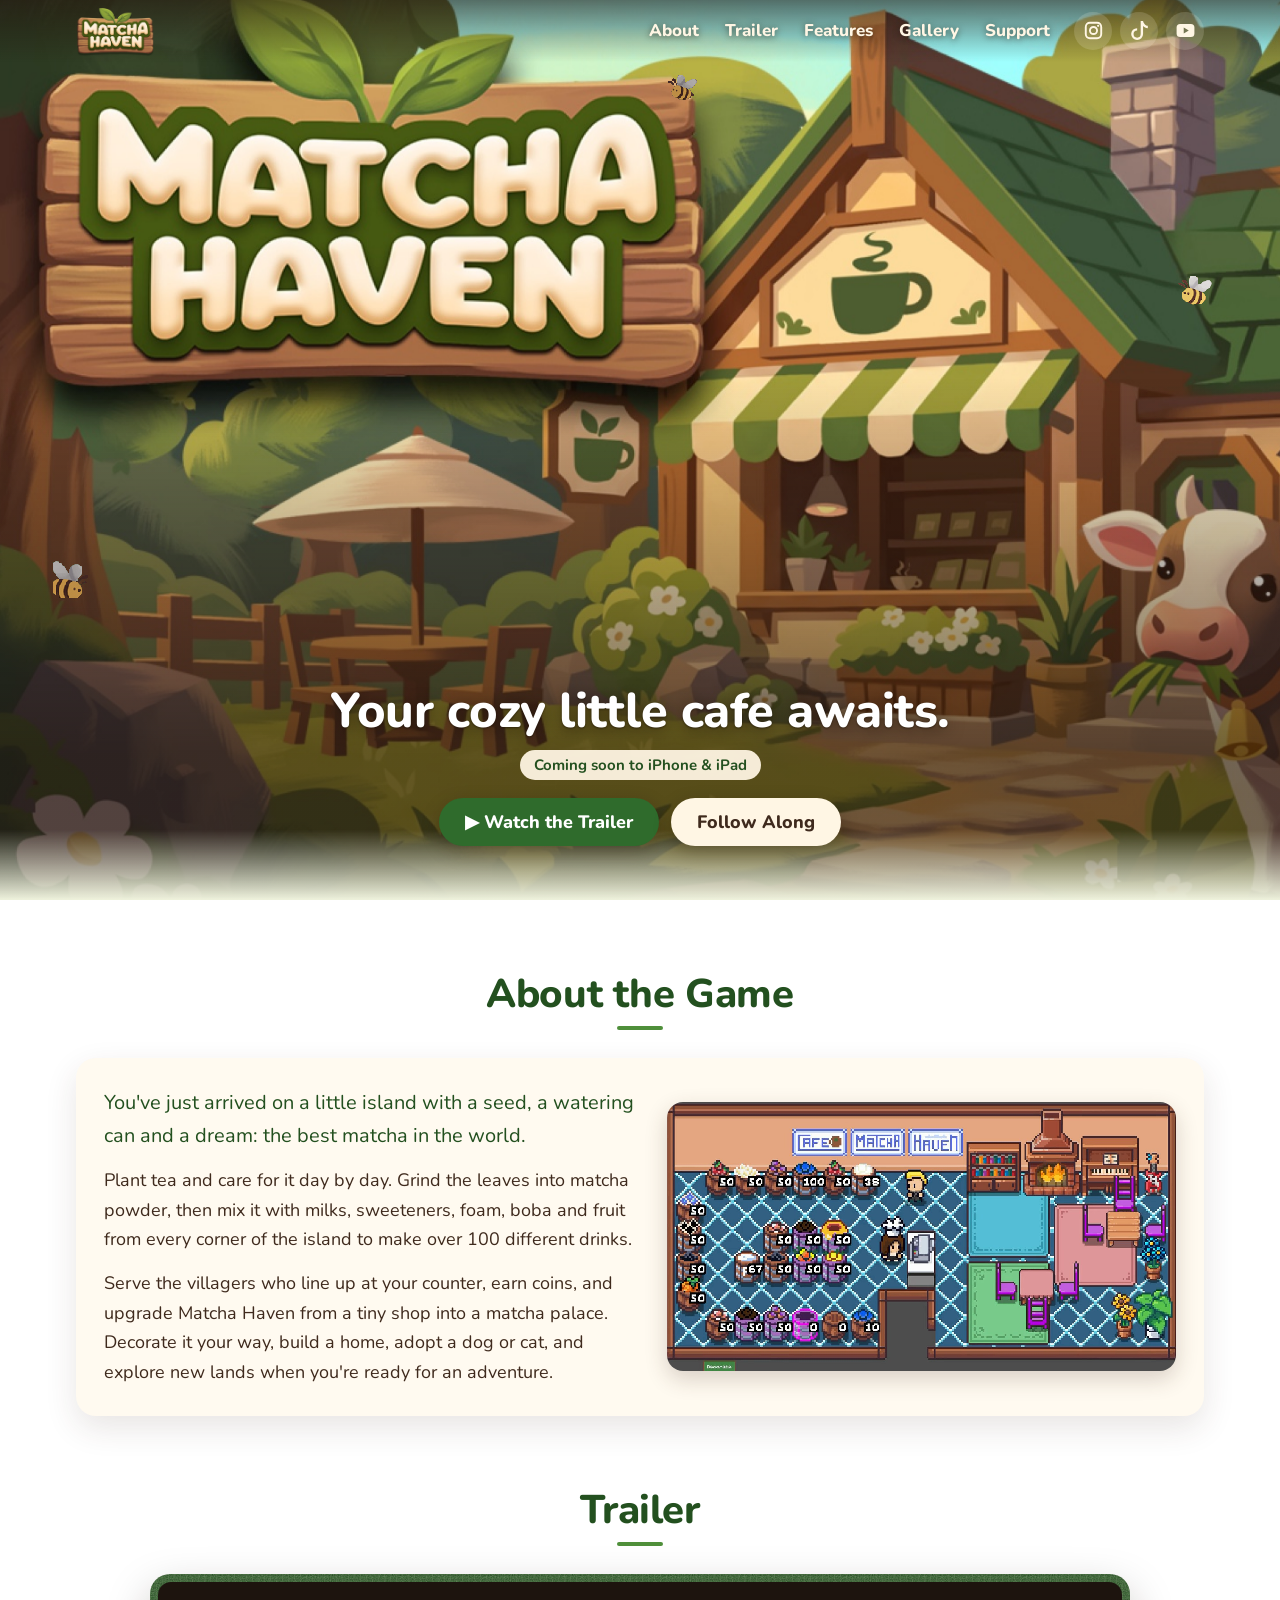
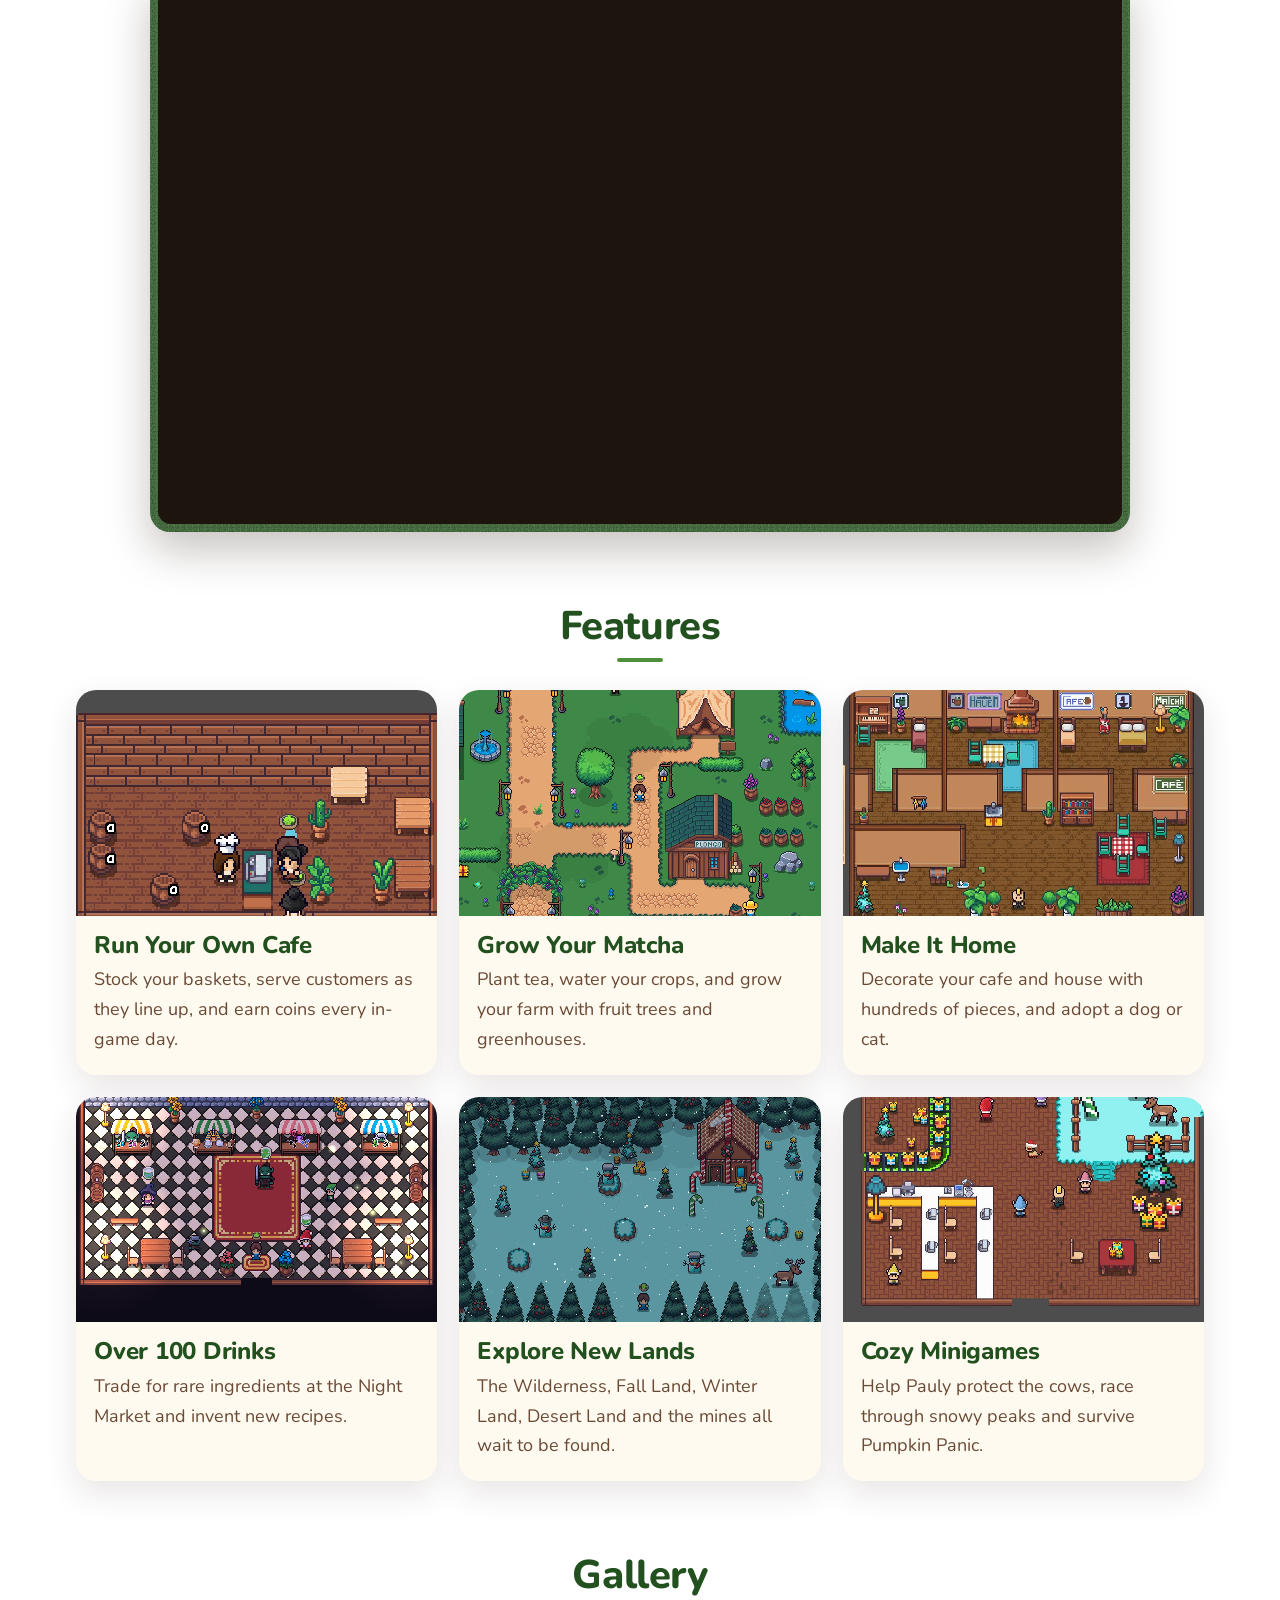
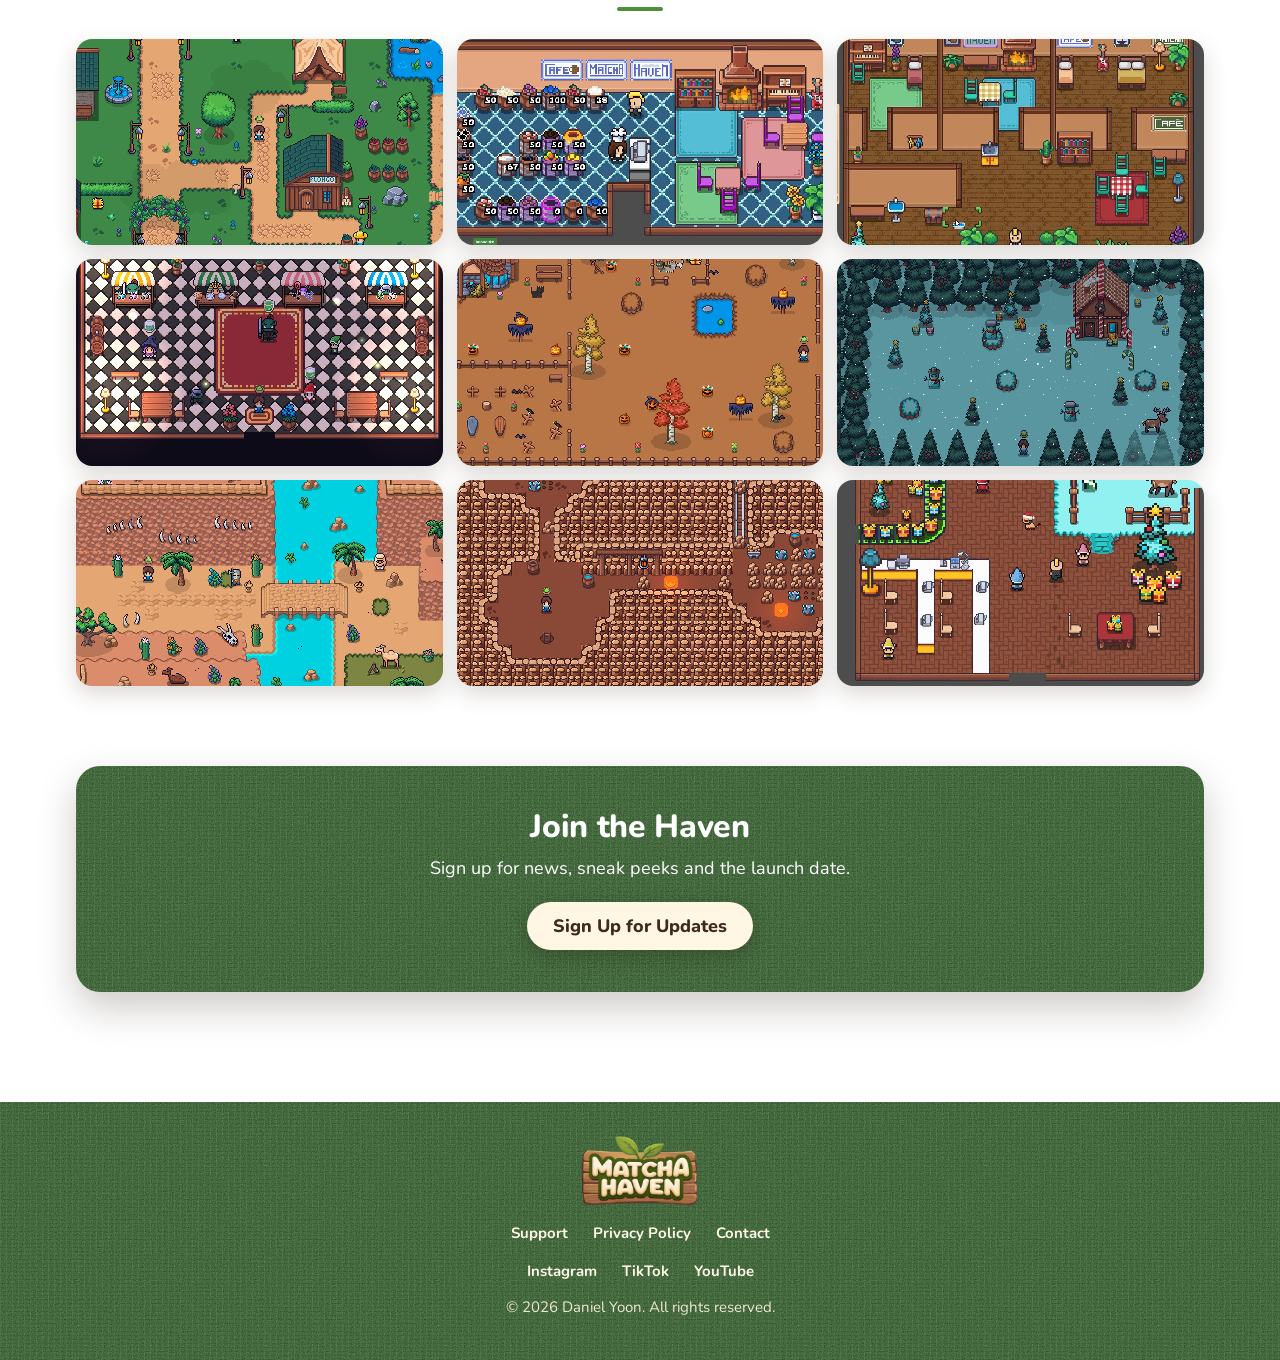
==== commit 05c67e4f: "The rest of the site matches the new top: clean headings, soft cream cards, rounded gallery and butt" ====
--- a/index.html
+++ b/index.html
@@ -8,7 +8,7 @@
 <meta property="og:title" content="Matcha Haven">
 <meta property="og:description" content="Grow tea, whisk matcha and run your own cozy cafe on a little island.">
 <meta property="og:image" content="https://matchahavengame.com/img/hero.jpg">
-<meta name="theme-color" content="#a8673a">
+<meta name="theme-color" content="#23501f">
 <link rel="icon" href="img/icon.png">
 <link rel="apple-touch-icon" href="img/icon.png">
 <link rel="preconnect" href="https://fonts.googleapis.com">
--- a/style.css
+++ b/style.css
@@ -525,17 +525,48 @@
 .hero .hero-card {
   z-index: 3;
   max-width: 760px;
-  padding: 18px 28px 22px;
-  background: repeating-linear-gradient(180deg, var(--wood-light) 0 22px, var(--wood) 22px 24px);
+  margin: 18px auto 0;
+  padding: 0 16px;
+  background: none;
+  border: 0;
+  border-radius: 0;
+  box-shadow: none;
 }
 
 .hero .tagline {
   margin: 0 0 12px;
-  color: var(--cream);
-  text-shadow:
-    -3px 0 var(--leaf-dark), 3px 0 var(--leaf-dark), 0 -3px var(--leaf-dark), 0 3px var(--leaf-dark),
-    -2px -2px var(--leaf-dark), 2px 2px var(--leaf-dark), -2px 2px var(--leaf-dark), 2px -2px var(--leaf-dark);
-}
+  font-family: var(--font-body);
+  font-size: clamp(30px, 3.8vw, 50px);
+  font-weight: 800;
+  letter-spacing: -0.01em;
+  color: var(--leaf-dark);
+  text-shadow: none;
+}
+
+.hero .platforms {
+  margin-bottom: 18px;
+  padding: 5px 14px;
+  font-family: var(--font-body);
+  font-size: 15px;
+  font-weight: 700;
+  letter-spacing: 0;
+  color: var(--leaf-dark);
+  background: rgba(255, 246, 228, .94);
+}
+
+.hero .btn, .hero .btn.wood {
+  padding: 12px 26px;
+  font-family: var(--font-body);
+  font-size: 18px;
+  font-weight: 800;
+  border: 0;
+  border-radius: 999px;
+  box-shadow: 0 6px 18px rgba(30, 18, 8, .28);
+}
+.hero .btn { color: #fff; background: var(--leaf); }
+.hero .btn.wood { color: var(--ink); background: var(--cream); }
+.hero .btn:hover, .hero .btn.wood:hover { transform: translateY(-2px); box-shadow: 0 9px 22px rgba(30, 18, 8, .32); }
+.hero .btn:active, .hero .btn.wood:active { transform: translateY(1px); box-shadow: 0 3px 10px rgba(30, 18, 8, .3); }
 
 .follow { position: relative; display: flex; }
 .follow .btn { cursor: pointer; }
@@ -670,6 +701,16 @@
     -webkit-mask-image: none;
             mask-image: none;
   }
+  .hero-clip::after {
+    content: "";
+    position: absolute;
+    inset: auto 0 0;
+    height: 58%;
+    pointer-events: none;
+    background: linear-gradient(180deg, rgba(28, 18, 10, 0), rgba(28, 18, 10, .62) 72%);
+  }
+  .hero .tagline { color: #fff; text-shadow: 0 2px 16px rgba(28, 18, 10, .6), 0 1px 2px rgba(28, 18, 10, .55); }
+
   .hero .hero-card {
     position: absolute;
     left: 50%;
@@ -690,10 +731,218 @@
 
 @media (max-width: 640px) {
   .nav-socials { margin: 12px 8px 4px; gap: 12px; }
-  .hero .hero-card { padding: 16px 16px 20px; }
-  .hero .tagline { font-size: 28px; }
+  .hero .hero-card { margin-top: 10px; padding: 0 16px; }
+  .hero .tagline { font-size: 29px; }
   .hero .platforms { font-size: 15px; margin-bottom: 14px; }
   .hero .buttons { gap: 8px; flex-wrap: nowrap; }
-  .hero .btn { padding: 9px 11px; font-size: 16px; white-space: nowrap; }
+  .hero .btn, .hero .btn.wood { padding: 11px 16px; font-size: 16px; white-space: nowrap; }
   .follow-pop { bottom: calc(100% + 10px); }
 }
+
+/* ---------- clean matcha menu bar and trailer frame ---------- */
+
+.topbar {
+  background: var(--leaf-dark);
+  border-bottom: 0;
+  box-shadow: 0 6px 20px rgba(30, 18, 8, .18);
+}
+
+.topbar.over-hero::before {
+  background: var(--leaf-dark);
+  border-bottom: 0;
+  box-shadow: 0 6px 20px rgba(30, 18, 8, .18);
+}
+
+.topbar nav a.link {
+  font-family: var(--font-body);
+  font-size: 17px;
+  font-weight: 800;
+  text-shadow: none;
+}
+.topbar.over-hero:not(.scrolled) nav a.link { text-shadow: 0 1px 6px rgba(28, 18, 10, .6); }
+
+.nav-socials a {
+  color: var(--cream);
+  background: rgba(255, 246, 228, .16);
+  border: 0;
+  border-radius: 50%;
+  box-shadow: none;
+}
+.nav-socials a:hover, .nav-socials a:focus-visible {
+  color: #fff;
+  background: rgba(255, 246, 228, .3);
+  transform: translateY(-1px);
+  box-shadow: none;
+}
+.nav-socials a:active { transform: translateY(1px); box-shadow: none; }
+
+.menu-button {
+  background: rgba(255, 246, 228, .16);
+  border: 0;
+  border-radius: 12px;
+  box-shadow: none;
+}
+.menu-button:active { transform: translateY(1px); box-shadow: none; }
+.menu-button span { left: 12px; right: 12px; height: 3px; background: var(--cream); }
+.menu-button span:nth-child(1) { top: 14px; }
+.menu-button span:nth-child(2) { top: 21px; }
+.menu-button span:nth-child(3) { top: 28px; }
+.topbar.open .menu-button span:nth-child(1) { top: 21px; }
+.topbar.open .menu-button span:nth-child(3) { top: 21px; }
+
+@media (max-width: 640px) {
+  .topbar .links {
+    top: 100%;
+    background: var(--leaf-dark);
+    border-bottom: 0;
+  }
+}
+
+.trailer-frame {
+  padding: 0;
+  overflow: hidden;
+  background: none;
+  border: 0;
+  border-radius: 20px;
+  box-shadow: 0 18px 44px rgba(30, 18, 8, .26);
+}
+.trailer-frame iframe { border-radius: 0; }
+
+/* ---------- a fine woven tea-mat texture ---------- */
+
+:root {
+  --tea-mat:
+    url("data:image/svg+xml,%3Csvg xmlns='http://www.w3.org/2000/svg' width='180' height='180'%3E%3Cfilter id='n'%3E%3CfeTurbulence type='fractalNoise' baseFrequency='.85' numOctaves='2' stitchTiles='stitch'/%3E%3CfeColorMatrix values='0 0 0 0 1 0 0 0 0 1 0 0 0 0 .85 0 0 0 .3 0'/%3E%3C/filter%3E%3Crect width='180' height='180' filter='url(%23n)'/%3E%3C/svg%3E"),
+    repeating-linear-gradient(90deg, rgba(255, 246, 228, .055) 0 1px, transparent 1px 6px),
+    repeating-linear-gradient(0deg, rgba(10, 30, 8, .2) 0 1px, transparent 1px 4px);
+}
+
+.topbar { background: var(--tea-mat), var(--leaf-dark); }
+.topbar.over-hero::before { background: var(--tea-mat), var(--leaf-dark); }
+
+@media (max-width: 640px) {
+  .topbar .links { background: var(--tea-mat), var(--leaf-dark); }
+}
+
+.trailer-frame {
+  padding: 8px;
+  background: var(--tea-mat), var(--leaf-dark);
+}
+.trailer-frame iframe { border-radius: 13px; }
+
+/* ---------- the rest of the site, matching the new top ---------- */
+
+body h1, body h2, body h3 {
+  font-family: var(--font-body);
+  font-weight: 800;
+  letter-spacing: -0.01em;
+}
+
+body h2.sign {
+  font-family: var(--font-body);
+  display: block;
+  margin: 0 auto 28px;
+  padding: 0;
+  font-size: clamp(28px, 3.6vw, 40px);
+  color: var(--leaf-dark);
+  background: none;
+  border: 0;
+  border-radius: 0;
+  box-shadow: none;
+  text-shadow: none;
+}
+body h2.sign::after {
+  content: "";
+  display: block;
+  width: 46px;
+  height: 4px;
+  margin: 10px auto 0;
+  border-radius: 2px;
+  background: var(--meadow-dark);
+}
+
+.parchment {
+  background: #fffaf0;
+  border: 0;
+  border-radius: 20px;
+  box-shadow: 0 12px 32px rgba(63, 42, 29, .12);
+}
+
+.framed {
+  background: none;
+  border: 0;
+  border-radius: 16px;
+  box-shadow: 0 8px 22px rgba(63, 42, 29, .2);
+}
+
+.feature img { border-bottom: 0; }
+.feature h3 { color: var(--leaf-dark); }
+.about .lead { color: var(--leaf-dark); }
+
+.gallery button {
+  background: none;
+  border: 0;
+  border-radius: 16px;
+  box-shadow: 0 8px 22px rgba(63, 42, 29, .18);
+}
+.gallery button:hover, .gallery button:focus-visible { transform: translateY(-3px); }
+
+.lightbox img { background: #15100c; border: 0; border-radius: 16px; }
+body .lightbox .caption { font-family: var(--font-body); font-size: 18px; font-weight: 700; }
+body .lightbox button {
+  font-family: var(--font-body);
+  font-size: 18px;
+  font-weight: 800;
+  color: var(--ink);
+  border: 0;
+  border-radius: 999px;
+  padding: 8px 18px;
+}
+
+body .btn, body .btn.wood {
+  padding: 12px 26px;
+  font-family: var(--font-body);
+  font-size: 18px;
+  font-weight: 800;
+  border: 0;
+  border-radius: 999px;
+  box-shadow: 0 6px 18px rgba(30, 18, 8, .28);
+}
+body .btn { color: #fff; background: var(--leaf); }
+body .btn.wood { color: var(--ink); background: var(--cream); }
+body .btn:hover, body .btn.wood:hover { transform: translateY(-2px); box-shadow: 0 9px 22px rgba(30, 18, 8, .32); }
+body .btn:active, body .btn.wood:active { transform: translateY(1px); box-shadow: 0 3px 10px rgba(30, 18, 8, .3); }
+
+.band {
+  padding: 42px 24px;
+  background: var(--tea-mat), var(--leaf-dark);
+  border: 0;
+  border-radius: 24px;
+  box-shadow: 0 16px 38px rgba(30, 18, 8, .22);
+}
+body .band h2 { color: #fff; text-shadow: none; }
+
+.page h2 { color: var(--leaf-dark); }
+.page h1, .page h3 { color: var(--leaf-dark); }
+.note { background: #e8f3da; border: 0; border-radius: 14px; }
+
+main .contact-card {
+  background: #fffaf0;
+  border: 0;
+  border-radius: 20px;
+  box-shadow: 0 12px 32px rgba(63, 42, 29, .12);
+}
+main .contact-card button.btn {
+  border-radius: 999px;
+  background: var(--leaf);
+  box-shadow: 0 6px 18px rgba(30, 18, 8, .28);
+}
+main .contact-card button.btn:hover { background: var(--leaf-dark); box-shadow: 0 9px 22px rgba(30, 18, 8, .32); }
+main .contact-card button.btn:active { transform: translateY(1px); box-shadow: 0 3px 10px rgba(30, 18, 8, .3); }
+
+footer {
+  background: var(--tea-mat), var(--leaf-dark);
+  border-top: 0;
+}
+footer a { text-decoration: none; }
+footer a:hover, footer a:focus-visible { text-decoration: underline; }
